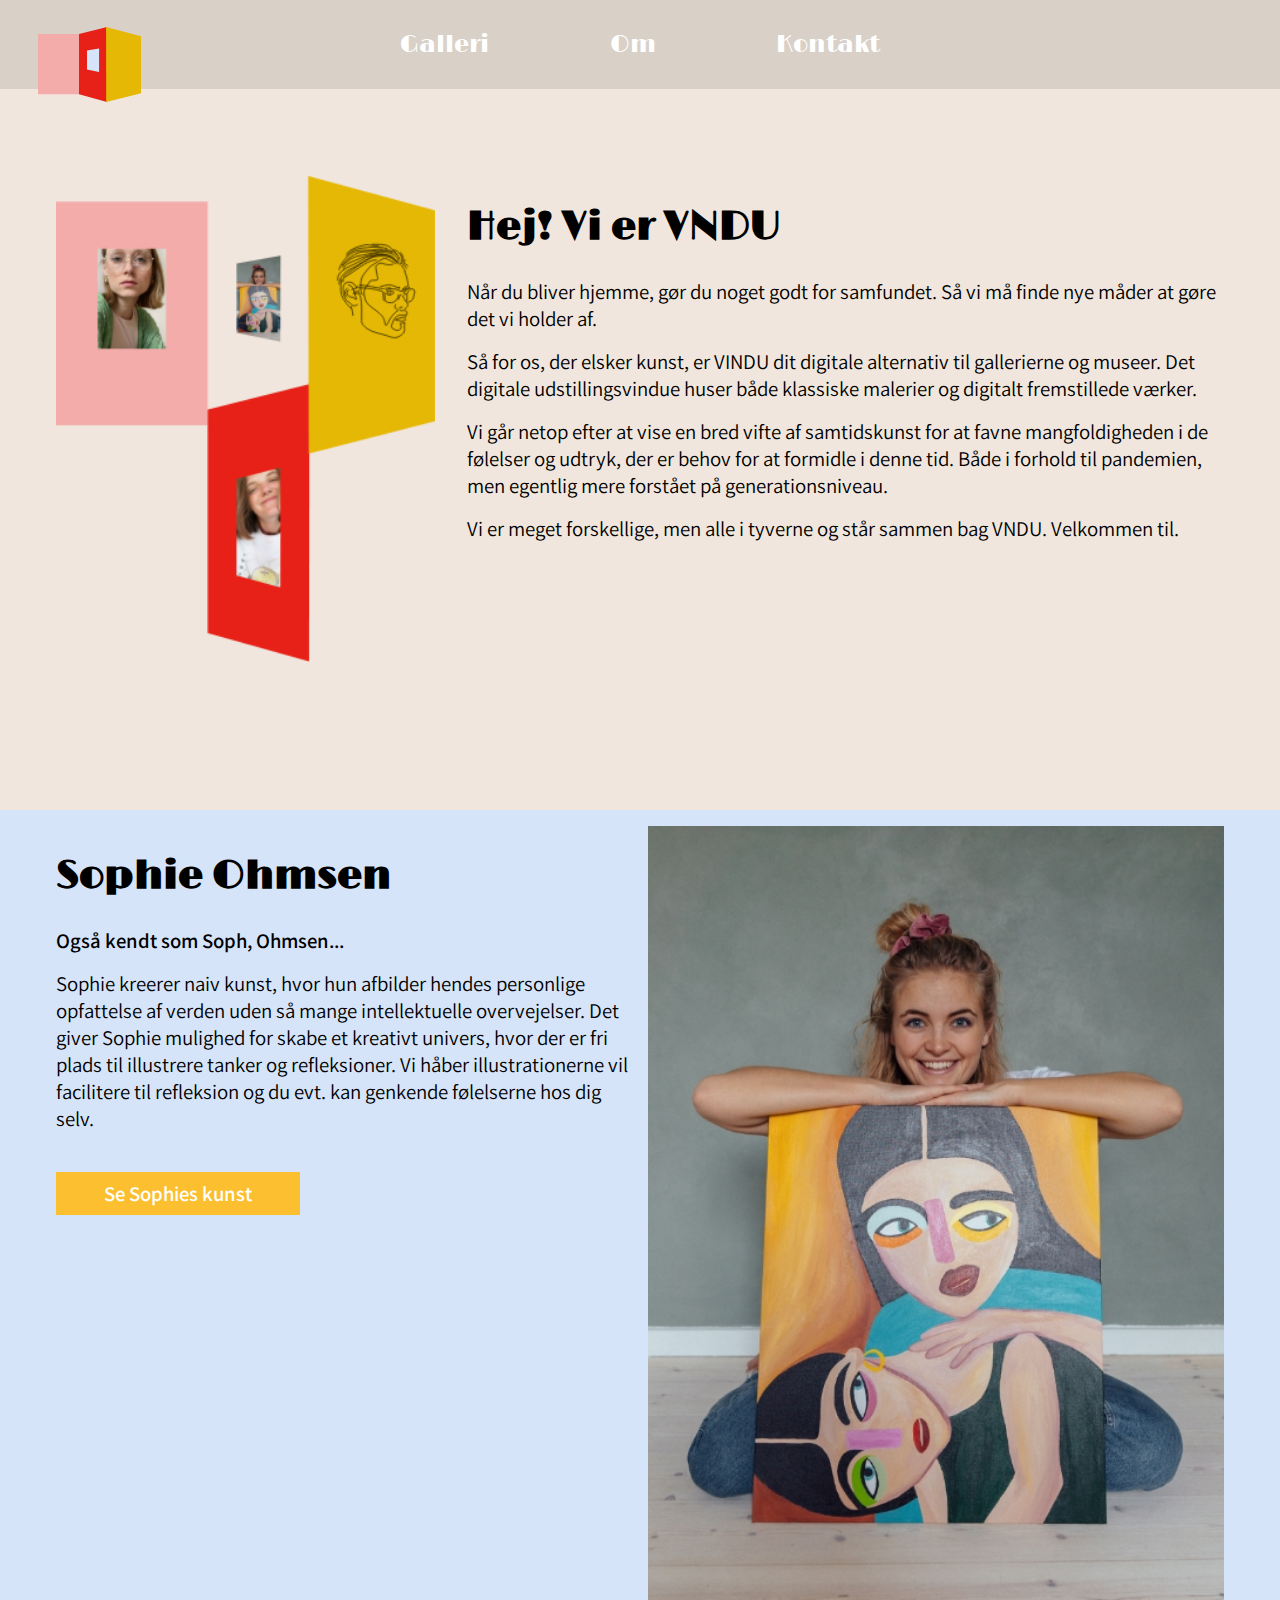
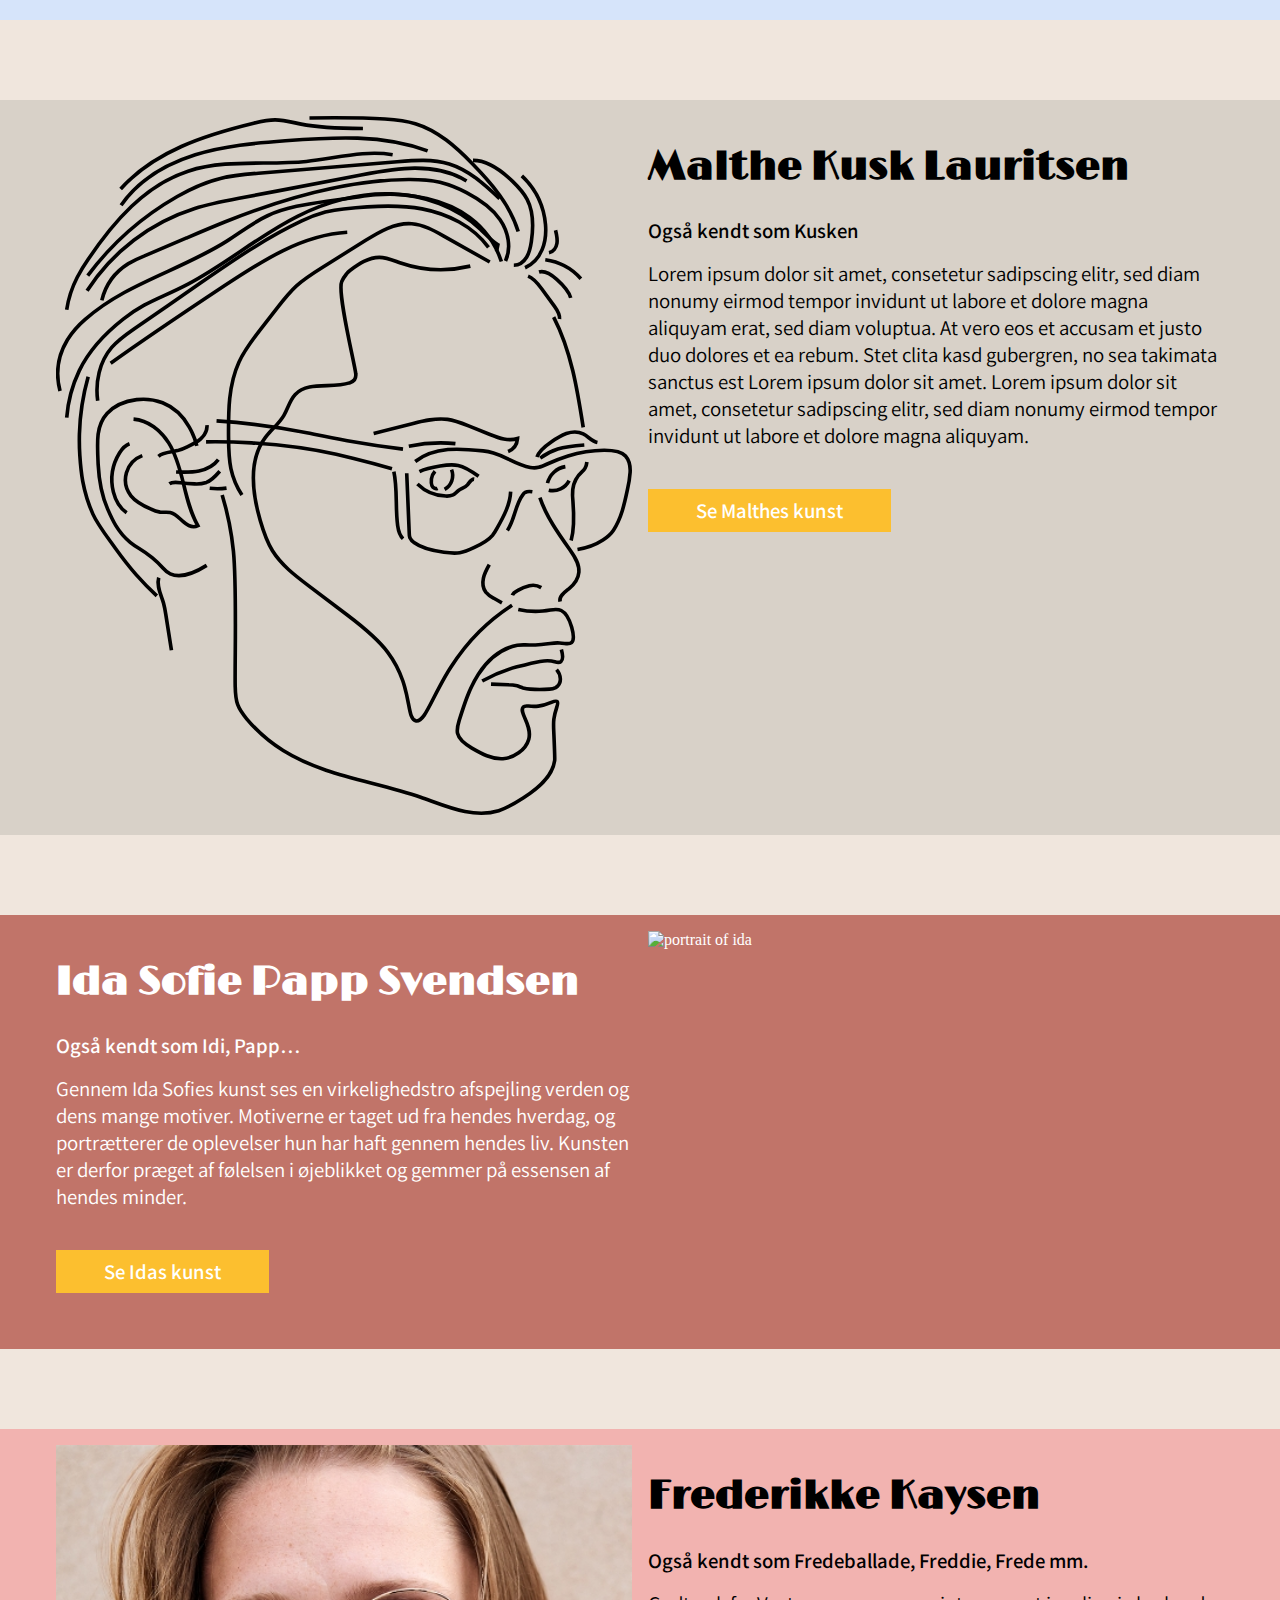
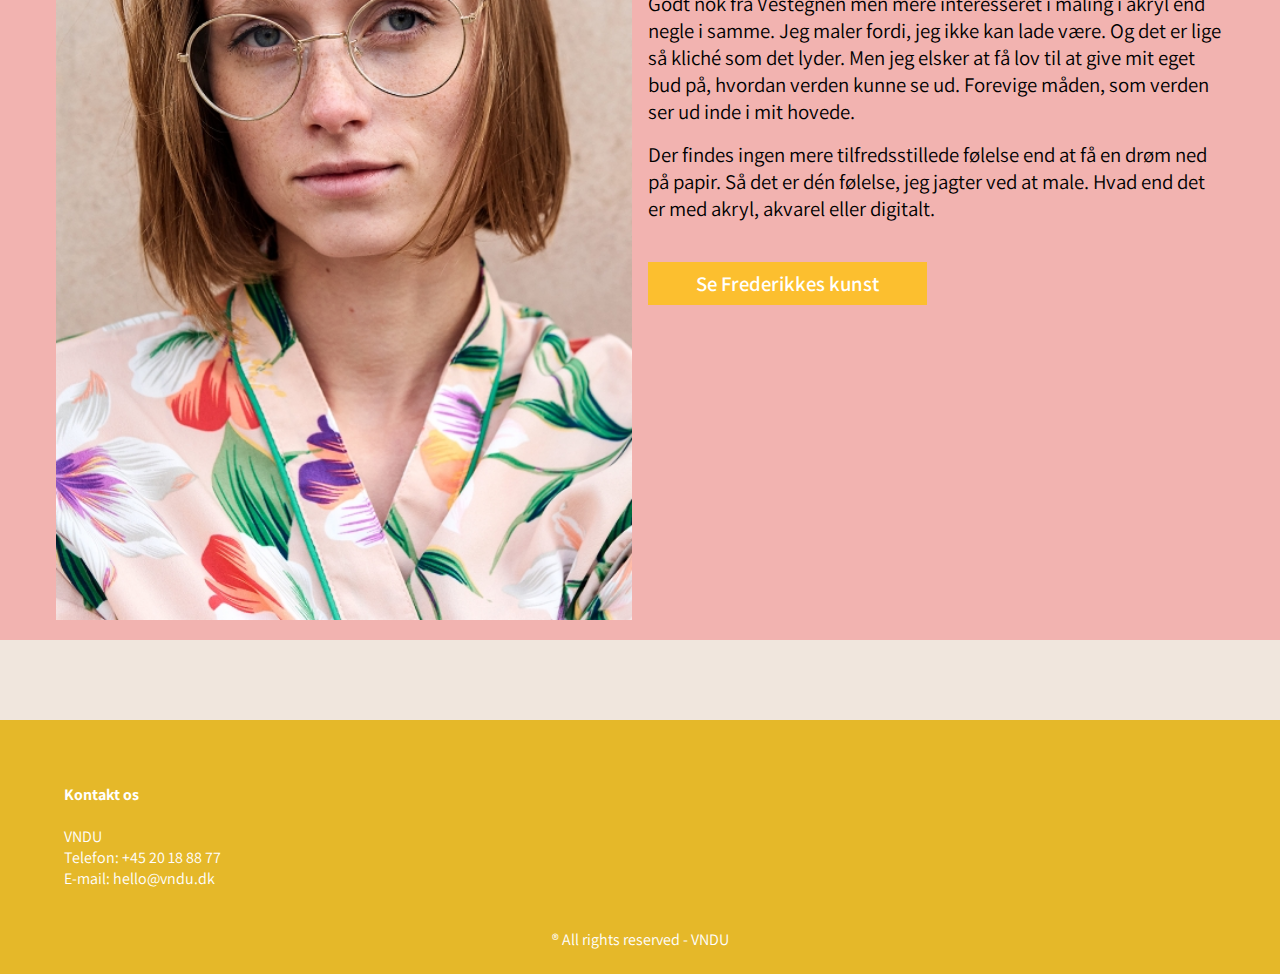
==== about.html @ e9dda55c "artist page" ====
<!DOCTYPE html>
<html lang="da">

<head>
    <meta charset="utf-8">
    <meta name="viewport" content="width=device-width, initial-scale=1.0">
    <title>Om</title>
    <link rel="stylesheet" href="style.css">
    <link rel="preconnect" href="https://fonts.gstatic.com">
    <link href="https://fonts.googleapis.com/css2?family=Assistant:wght@400;600;700;800&family=Limelight&display=swap" rel="stylesheet">
    <link rel="apple-touch-icon" sizes="180x180" href="/favicon/apple-touch-icon.png">
    <link rel="icon" type="image/png" sizes="32x32" href="/favicon/favicon-32x32.png">
    <link rel="icon" type="image/png" sizes="16x16" href="/favicon/favicon-16x16.png">
    <link rel="manifest" href="/favicon/site.webmanifest">
    <script src="https://kit.fontawesome.com/2c784390b6.js" crossorigin="anonymous"></script>
</head>

<body>
    <header>
        <nav id="global">
            <div id="menuknap_wrapper">
                <div id="menuknap">
                    <div class="bar1"></div>
                    <div class="bar2"></div>
                    <div class="bar3"></div>
                </div>
            </div>
            <ul id="oversigt" class="hidden" class="slide">
                <a href="index.html" id="logo_menu"><img src="img/logo.svg" alt="logo"></a>
                <li><a href="gallery.html">Galleri</a></li>
                <li><a href="about.html">Om</a></li>
                <li><a href="contact.html">Kontakt</a></li>
            </ul>
        </nav>
    </header>
    <main>
        <section id="section_about">
            <h1 id="title_small">Hej! Vi er VNDU</h1>
            <div id="about_grid">
                <div><img src="img/about_portraits/about_windows.png" alt="expanded logo"></div>
                <div>
                    <h1 id="title_large">Hej! Vi er VNDU</h1>
                    <p>Når du bliver hjemme, gør du noget godt for samfundet. Så vi må finde nye måder at gøre det vi holder af.</p>
                    <p>Så for os, der elsker kunst, er VINDU dit digitale alternativ til gallerierne og museer. Det digitale udstillingsvindue huser både klassiske malerier og digitalt fremstillede værker.</p>
                    <p>Vi går netop efter at vise en bred vifte af samtidskunst for at favne mangfoldigheden i de følelser og udtryk, der er behov for at formidle i denne tid. Både i forhold til pandemien, men egentlig mere forstået på generationsniveau.</p>
                    <p>Vi er meget forskellige, men alle i tyverne og står sammen bag VNDU. Velkommen til.</p>
                </div>
            </div>
        </section>
        <section id="section_artists">
            <div id="wrapper_blue">
                <section id="section_blue">
                    <div class="name_small">
                        <h1>Sophie Ohmsen</h1>
                        <p>Også kendt som Soph, Ohmsen...</p>
                    </div>
                    <div class="grid_right">
                        <div class="grid_img"><img src="img/about_portraits/portrait_s.jpg" alt="portrait of sophie"></div>
                        <div class="grid_text">
                            <div class="name_large">
                                <h1>Sophie Ohmsen</h1>
                                <p>Også kendt som Soph, Ohmsen...</p>
                            </div>
                            <p>Sophie kreerer naiv kunst, hvor hun afbilder hendes personlige opfattelse af verden uden så mange intellektuelle overvejelser. Det giver Sophie mulighed for skabe et kreativt univers, hvor der er fri plads til illustrere tanker og refleksioner. Vi håber illustrationerne vil facilitere til refleksion og du evt. kan genkende følelserne hos dig selv.</p>
                            <div class="button_artist">
                                <a>Se Sophies kunst</a>
                            </div>
                        </div>
                    </div>
                </section>
            </div>
            <div id="wrapper_beige">
                <section id="section_beige">
                    <div class="name_small">
                        <h1>Malthe Kusk Lauritsen</h1>
                        <p>Også kendt som Kusken</p>
                    </div>
                    <div class="grid_left">
                        <div class="grid_img"><img src="img/about_portraits/portrait_m.svg" alt="portrait of malthe"></div>
                        <div class="grid_text">
                            <div class="name_large">
                                <h1>Malthe Kusk Lauritsen</h1>
                                <p>Også kendt som Kusken</p>
                            </div>
                            <p>Lorem ipsum dolor sit amet, consetetur sadipscing elitr, sed diam nonumy eirmod tempor invidunt ut labore et dolore magna aliquyam erat, sed diam voluptua. At vero eos et accusam et justo duo dolores et ea rebum. Stet clita kasd gubergren, no sea takimata sanctus est Lorem ipsum dolor sit amet. Lorem ipsum dolor sit amet, consetetur sadipscing elitr, sed diam nonumy eirmod tempor invidunt ut labore et dolore magna aliquyam.</p>
                            <div class="button_artist">
                                <a>Se Malthes kunst</a>
                            </div>
                        </div>
                    </div>
                </section>
            </div>
            <div id="wrapper_red">
                <section id="section_red">
                    <div class="name_small">
                        <h1>Ida Sofie Papp Svendsen</h1>
                        <p>Også kendt som Idi, Papp…</p>
                    </div>
                    <div class="grid_right">
                        <div class="grid_img"><img src="img/about_portraits/portrait_i.jpg" alt="portrait of ida"></div>
                        <div class="grid_text">
                            <div class="name_large">
                                <h1>Ida Sofie Papp Svendsen</h1>
                                <p>Også kendt som Idi, Papp…</p>
                            </div>
                            <p>Gennem Ida Sofies kunst ses en virkelighedstro afspejling verden og dens mange motiver. Motiverne er taget ud fra hendes hverdag, og portrætterer de oplevelser hun har haft gennem hendes liv. Kunsten er derfor præget af følelsen i øjeblikket og gemmer på essensen af hendes minder.</p>
                            <div class="button_artist">
                                <a>Se Idas kunst</a>
                            </div>
                        </div>
                    </div>
                </section>
            </div>
            <div id="wrapper_pink">
                <section id="section_pink">
                    <div class="name_small">
                        <h1>Frederikke Kaysen</h1>
                        <p>Også kendt som Fredeballade, Freddie, Frede mm.</p>
                    </div>
                    <div class="grid_left">
                        <div class="grid_img"><img src="img/about_portraits/portrait_f.jpg" alt="portrait of frederikke"></div>
                        <div class="grid_text">
                            <div class="name_large">
                                <h1>Frederikke Kaysen</h1>
                                <p>Også kendt som Fredeballade, Freddie, Frede mm.</p>
                            </div>
                            <p>Godt nok fra Vestegnen men mere interesseret i maling i akryl end negle i samme. Jeg maler fordi, jeg ikke kan lade være. Og det er lige så kliché som det lyder. Men jeg elsker at få lov til at give mit eget bud på, hvordan verden kunne se ud. Forevige måden, som verden ser ud inde i mit hovede.</p>
                            <p>Der findes ingen mere tilfredsstillede følelse end at få en drøm ned på papir. Så det er dén følelse, jeg jagter ved at male. Hvad end det er med akryl, akvarel eller digitalt.
                            </p>
                            <div class="button_artist">
                                <a>Se Frederikkes kunst</a>
                            </div>
                        </div>
                    </div>
                </section>
            </div>
        </section>
    </main>
    <footer>
        <div class="footer_top">
            <div class="left">
                <h4>Kontakt os</h4>
                <p>VNDU</p>
                <p>Telefon: <a class="kontaktlink" href="tel:20188877" target="_blank">+45 20 18 88 77</a></p>
                <p>E-mail: <a class="kontaktlink" href="mailto:hello@vndu.dk" target="_blank">hello@vndu.dk</a></p>
            </div>
            <div class="right">
                <i class="fab fa-instagram"></i>
                <i class="fab fa-linkedin-in"></i>
                <i class="fab fa-facebook-square"></i>
            </div>
        </div>
        <div class="footer_bottom">
            <p>® All rights reserved - VNDU</p>
        </div>
    </footer>
    <script src="scripts/about.js"></script>
    <script src="scripts/burger.js"></script>
</body>

</html>
---- style.css ----
* {
    box-sizing: border-box;
}

img {
    width: 100%;
}

.container article {
    cursor: pointer;
}

section {
    max-width: 1200px;
    margin: 5rem auto;
    padding: 1rem;
}

body {
    background-color: #F0E6DD;
    margin: 0;
}

/*------------------header------------------*/

/*menu fane og dens design på mobiludgaven global*/

header {
    background-color: #D9D0C8;
    height: 80px;
}


.hidden {
    opacity: 0;
    z-index: -10;

}

#menuknap_wrapper {
    display: flex;
    justify-content: space-between;
    padding: 2vh 2vh;
}


#menuknap {
    display: inline-block;
    cursor: pointer;
}


#oversigt {
    list-style-type: none;
    display: block;
    padding: 20px 0px;
    margin: 0px;
    position: absolute;
    background-color: #D9D0C8;
    width: 100%;
    z-index: 1;
}


.slide {
    animation-name: slide_kf;
    animation-duration: 1s;
    animation-iteration-count: 1;
    animation-fill-mode: both;
    animation-direction: alternate;
}

@keyframes slide_kf {
    0% {
        transform: translateX(-60vw);
    }

    100% {
        transform: translateX(0vw);
    }
}



li a {
    border: none;
    text-decoration: none;
    display: inline-block;
    transition-duration: 0.4s;
    cursor: pointer;
    background-color: #D9D0C8;
    color: white;
    font-family: 'Limelight', sans-serif;
    font-size: 1.5rem;
    border: none;
    margin: 20px;
}



li a:hover {
    color: #8d0019;
}


#logo_menu {
    display: inline-block;
    position: absolute;
    width: 20%;
    left: 40%;
    top: -13%;

}


/* ------- burgermenu icon hvordan den går over i x -----------*/
.bar1,
.bar2,
.bar3 {
    width: 34px;
    height: 5px;
    background-color: #f5faff;
    margin: 6px 20px;
    transition: 0.4s;
}

.change .bar1 {
    -webkit-transform: rotate(-45deg) translate(-9px, 6px);
    transform: rotate(-45deg) translate(-9px, 6px);
}

.change .bar2 {
    opacity: 0;
}

.change .bar3 {
    -webkit-transform: rotate(45deg) translate(-8px, -8px);
    transform: rotate(45deg) translate(-8px, -8px);
}


@media (min-width:650px) {
    /*------------brugermanu og nav global------------*/

    #global {
        display: flex;
        position: fixed;
        flex-direction: row;
        justify-content: center;
        padding: 0px 0px;
        width: 100vw;
        z-index: 1
    }

    #menuknap_wrapper {
        padding: 0vh 0vh;
    }

    #menuknap {
        display: none;
    }

    #oversigt.hidden {
        opacity: 1;
        z-index: 10;
    }

    #oversigt li {
        display: inline-block;
        margin-bottom: 0;
        margin-top: 0px;
        margin: 0% 3%;
    }

    li a {
        margin: 10px 20px;
    }

    #oversigt {
        position: relative;
        text-align: center;
    }


    #logo_menu {
        width: 8%;
        left: 3%;
        top: 30%;
    }
}

/*------------------footer------------------*/

footer {
    background-color: #E5B829;
    color: white;
    padding: 1.5rem;
    margin-top: 4rem;
}

footer h4 {
    font-family: 'Assistant';
    font-weight: 700;
    margin-top: 0;
}

footer p {
    font-family: 'Assistant';
    margin: 0;
}

footer i {
    cursor: pointer;
}

footer .left {
    margin-bottom: 2.5rem;

}

footer .right {
    font-size: 2.5rem;
    margin-bottom: 2.5rem;
    text-align: center;
}

.footer_bottom {
    text-align: center;
}

footer .fab {
    margin: 1rem;
    align-self: center;
}

footer a {
    text-decoration: none;
    color: white;
    position: relative;

}

footer a.kontaktlink::before {
    content: "";
    position: absolute;
    width: 100%;
    height: 1px;
    bottom: 0;
    left: 0;
    background-color: #8d0019;
    visibility: hidden;
    transform: scaleX(0);
    transition: all 0.3s ease-in-out 0s;
}

footer a.kontaktlink:hover::before {
    visibility: visible;
    transform: scaleX(1);
}

footer a.kontaktlink:hover {
    color: #8d0019;
}


footer a.kontaktlink:active {
    color: #8d0019;
}

footer a.kontaktlink:hover {
    color: #8d0019;
}

@media (min-width:650px) {
    .footer_top {
        display: flex;
        flex-direction: row;
        justify-content: space-between;
        padding: 2.5rem;
    }

    footer .left,
    footer .right {
        margin-bottom: 0;
    }

    footer .right {
        display: flex;
    }
}


/*------------------landing------------------*/

#landing {
    width: 100%;
    height: 100vh;
}

#landing_content {
    position: absolute;
    width: 80%;
    top: 50%;
    left: 50%;
    transform: translate(-50%, -50%);
}

#landing_text {
    text-align: center;
}

#landing_text_bottom {
    line-height: 1rem;
}

.landing_letter {
    display: inline-block;
    font-family: 'Limelight', sans-serif;
    font-size: 10rem;
}

#landing_v {
    color: #F3ACA9;
}

#landing_n {
    color: #E72118;
}

#landing_d {
    color: #8BAAEC;
}

#landing_u {
    color: #E5B806;
}

.fa-chevron-down {
    position: absolute;
    bottom: 1rem;
    left: 50%;
    transform: translateX(-50%);
    font-size: 3rem;
    color: #DB0916;
}

@media (min-width:650px) {

    #landing_text_top,
    #landing_text_bottom {
        display: inline-block;
        line-height: normal;
    }

    #landing_text {
        place-self: center center;
    }
}

@media (min-width:950px) {

    #landing_grid {
        display: grid;
        grid-template-columns: 1fr 1fr;
    }
}

/*------------------welcome------------------*/

#section_welcome {
    margin-bottom: 7rem;
}

/*------------------examples------------------*/

.container {
    overflow: auto;
    white-space: nowrap;
}

article {
    display: inline-flex;
    flex-direction: column;
    max-width: 17rem;
    margin: 0.5rem;
}

#section_examples h1,
#section_other h1 {
    font-family: 'Limelight', sans-serif;
}

article h2 {
    font-family: 'Assistant', sans-serif;
    color: #E5B829;
    margin: 0;
}

article h3 {
    font-family: 'Assistant', sans-serif;
    font-style: italic;
    font-weight: 300;
    color: #707070;
    margin: 0.5rem 0;
}

article p {
    font-family: 'Assistant', sans-serif;
    margin-top: 0.5rem;
    color: #707070;
    white-space: normal;
}

article img {
    margin: 0;
    object-fit: cover;
    height: 25rem;
}

article button {
    font-family: 'Assistant', sans-serif;
    font-size: 1.5rem;
    font-weight: 600;
    background: #FCBF2F;
    color: white;
    padding: 1rem;
    text-align: center;
    border: 2px solid #FCBF2F;
    width: 100%;
    margin-top: 1rem;
    cursor: pointer;
}

article .top {
    margin-bottom: 0;
}

article .bottom {
    display: flex;
    flex-direction: column;
    justify-content: space-between;
    background-color: white;
    padding: 1.3rem;
    margin-top: 0;
    height: 17rem;
}

#gallery_button {
    display: grid;
    margin: 3rem auto;
    max-width: 25rem;
    cursor: pointer;
    text-decoration: none;
}

#gallery_button p {
    font-family: 'Limelight', sans-serif;
    font-size: 2rem;
    font-weight: 600;
    text-decoration: none;
    color: white;
}

#gallery_button p,
#gallery_button img {
    grid-area: 1/1;
    place-self: center center;
}

@media (min-width: 650px) {

    #section_examples h1,
    #section_other h1 {
        font-size: 2.5rem;
    }

    .container {
        overflow: auto;
        white-space: normal;
        display: grid;
        grid-template-columns: repeat(2, 1fr);
    }

    article {
        display: inline-flex;
        flex-direction: column;
        max-width: none;
        margin: 0.5rem;
    }

    article:nth-last-child(1) {
        grid-column: span 2;
    }
}

@media (min-width: 950px) {
    .container {
        overflow: auto;
        white-space: normal;
        display: grid;
        grid-template-columns: repeat(3, 1fr);
    }

    article {
        display: inline-flex;
        flex-direction: column;
        max-width: none;
        margin: 0.5rem;
    }

    article:nth-last-child(1) {
        grid-column: span 1;
    }
}

/*------------------artwork------------------*/

#section_artwork .right {
    background-color: white;
    padding: 1.3rem;
    margin-top: 0;
}

#section_artwork h2 {
    font-family: 'Assistant', sans-serif;
    color: #E5B829;
    margin: 0;
}

#section_artwork h3 {
    font-family: 'Assistant', sans-serif;
    font-style: italic;
    font-weight: 300;
    color: #707070;
    margin: 0.5rem 0;
}

#section_artwork h4 {
    font-family: 'Assistant', sans-serif;
    font-weight: 600;
    color: black;
}

#section_artwork p {
    font-family: 'Assistant', sans-serif;
    margin-top: 3rem;
    color: #707070;
    white-space: normal;
}


@media (min-width:650px) {

    #section_artwork {
        display: grid;
        grid-template-columns: repeat(2, 1fr);
        grid-gap: 1rem;
    }

    #section_artwork .right {
        height: 100%;
        padding: 2rem;
    }

    #section_artwork h2 {
        font-family: 'Assistant', sans-serif;
        color: #E5B829;
        margin: 0;
        font-size: 3rem;
    }

    #section_artwork h3 {
        font-family: 'Assistant', sans-serif;
        font-style: italic;
        font-weight: 300;
        color: #707070;
        margin: 0.5rem 0;
        font-size: 1.7rem;
    }

    #section_artwork h4 {
        font-family: 'Assistant', sans-serif;
        font-weight: 600;
        color: black;
        font-size: 1.5rem;
    }

    #section_artwork p {
        font-family: 'Assistant', sans-serif;
        margin-top: 3rem;
        color: #707070;
        white-space: normal;
        font-size: 1.3rem;
    }

    #section_artwork img {
        height: 100%;
        object-fit: cover;
    }
}

/*------------------gallery------------------*/

#gallery_splash {
    width: 100%;
    height: 40vh;
    background-image: url(img/splash_gallery.svg);
    background-size: cover;
    background-position: 50%;
}

#section_gallery h1 {
    font-family: 'Limelight', sans-serif;
}

#section_gallery .container {
    overflow: auto;
    white-space: normal;
}

#section_gallery article {
    max-width: none;
}

#section_gallery article img {
    height: auto;
}

#section_gallery nav {
    text-align: center;
}

#section_gallery nav button {
    font-family: 'Assistant', sans-serif;
    font-size: 1.5rem;
    font-weight: 600;
    background: #FCBF2F;
    color: white;
    padding: 1rem;
    text-align: center;
    border: 2px solid #FCBF2F;
    cursor: pointer;
    margin: 1rem;
}

#section_gallery nav button:hover {
    background: #F3ACA9 !important;
    border-color: #F3ACA9 !important;

}

.selected {
    background: #F3ACA9 !important;
    border-color: #F3ACA9 !important;
}

@media (min-width:650px) {
    #section_gallery .container {
        display: grid;
        grid-template-columns: repeat(2, 1fr)
    }

    #section_gallery article img {
        height: 25rem;
    }

    #section_gallery h1 {
        font-size: 2.5rem;
    }

    article:nth-last-child(1) {
        grid-column: span 1;
    }
}

@media (min-width: 950px) {
    #section_gallery .container {
        display: grid;
        grid-template-columns: repeat(3, 1fr);
    }
}

/*------------------contact------------------*/

.none {
    display: none;
}

#wrapper_form {
    margin: 0 auto;
    background-color: #F3ACA9;
}

#section_form h1 {
    font-family: 'Limelight', sans-serif;
    color: white;
}

#section_form input,
#section_form textarea {
    font-family: 'Assistant', sans-serif;
    font-size: 1.3rem;
    background-color: #FFDDDD;
    width: 100%;
    margin: 0.5rem 0;
    padding: 0.5rem;
    border: 2px solid white;
    color: #3E3D3D;
}

#section_form textarea {
    height: 10rem;
    resize: none;
}

#form_button {
    display: grid;
    margin: 3rem auto;
    max-width: 15rem;
    cursor: pointer;
    text-decoration: none;
}

#form_button p {
    font-family: 'Limelight', sans-serif;
    font-size: 2rem;
    font-weight: 600;
    text-decoration: none;
    color: white;
}

#form_button p,
#form_button img {
    grid-area: 1/1;
    place-self: center center;
}

#section_info h1 {
    font-family: 'Limelight', sans-serif;
}

#info_cols {
    display: grid;
    grid-template-columns: 1fr 3fr;
    padding: 1rem;
}

#info_cols .col_left {
    font-weight: 600;
}

#info_cols p {
    font-family: 'Assistant', sans-serif;
    color: #707070;
    font-size: 1.3rem;
}

@media (min-width: 650px) {

    #section_form h1,
    #section_info h1 {
        font-size: 2.5rem;
    }
}

@media (min-width: 950px) {
    #section_mouth img:nth-child(1) {
        display: none;
    }

    #section_mouth img:nth-child(2) {
        display: block;
    }
}

/*------------------about------------------*/

#section_about h1,
#section_artists h1 {
    font-family: 'Limelight', sans-serif;
}

#section_about p,
#section_artists p {
    font-family: 'Assistant', sans-serif;
    margin: 1rem 0;
}

.name_small p,
.name_large p {
    font-weight: 600;
}

#title_large {
    display: none;
}

#about_grid div:nth-child(1) {
    margin-bottom: 3rem;
}

#section_artists {
    max-width: none;
    padding: 0;
}

.name_large {
    display: none;
}

.button_artist {
    cursor: pointer;
}

.grid_text div:last-child {
    text-align: center;
    margin: 3rem auto;
}

.grid_text a {
    font-family: 'Assistant';
    font-size: 1.3rem;
    font-weight: 600;
    color: white;
    background-color: #FCBF2F;
    padding: 0.5rem 3rem;
}

.grid_right,
.grid_left {
    grid-gap: 1rem;
    grid-auto-flow: column;
}

.grid_right .grid_text {
    grid-column: 1;
}

.grid_right .grid_img {
    grid-column: 2;
}

#wrapper_blue {
    margin: 0 auto;
    background-color: #D6E4FA;
}

#wrapper_beige {
    margin: 0 auto;
    background-color: #D8D1C8;
}

#wrapper_red {
    margin: 0 auto;
    background-color: #C17469;
    color: white;
}

#wrapper_pink {
    margin: 0 auto;
    background-color: #F2B3B0;
}

@media (min-width:650px) {
    #about_grid {
        display: grid;
        grid-template-columns: 9fr 11fr;
        grid-gap: 2rem;
    }

    #section_about h1,
    #section_artists h1 {
        font-size: 2.5rem;
    }

    #section_about p,
    #section_artists p {
        font-size: 1.3rem;
    }

    .name_small {
        display: none;
    }

    .name_large {
        display: block;
    }

    .grid_right {
        display: grid;
        grid-template-columns: 1fr 1fr;
    }

    .grid_left {
        display: grid;
        grid-template-columns: 1fr 1fr;
    }

    .grid_text div:last-child {
        text-align: left;
    }
}

@media (min-width: 950px) {
    #about_grid {
        grid-template-columns: 1fr 2fr;
    }

    #title_small {
        display: none;
    }

    #title_large {
        display: block;
    }
}
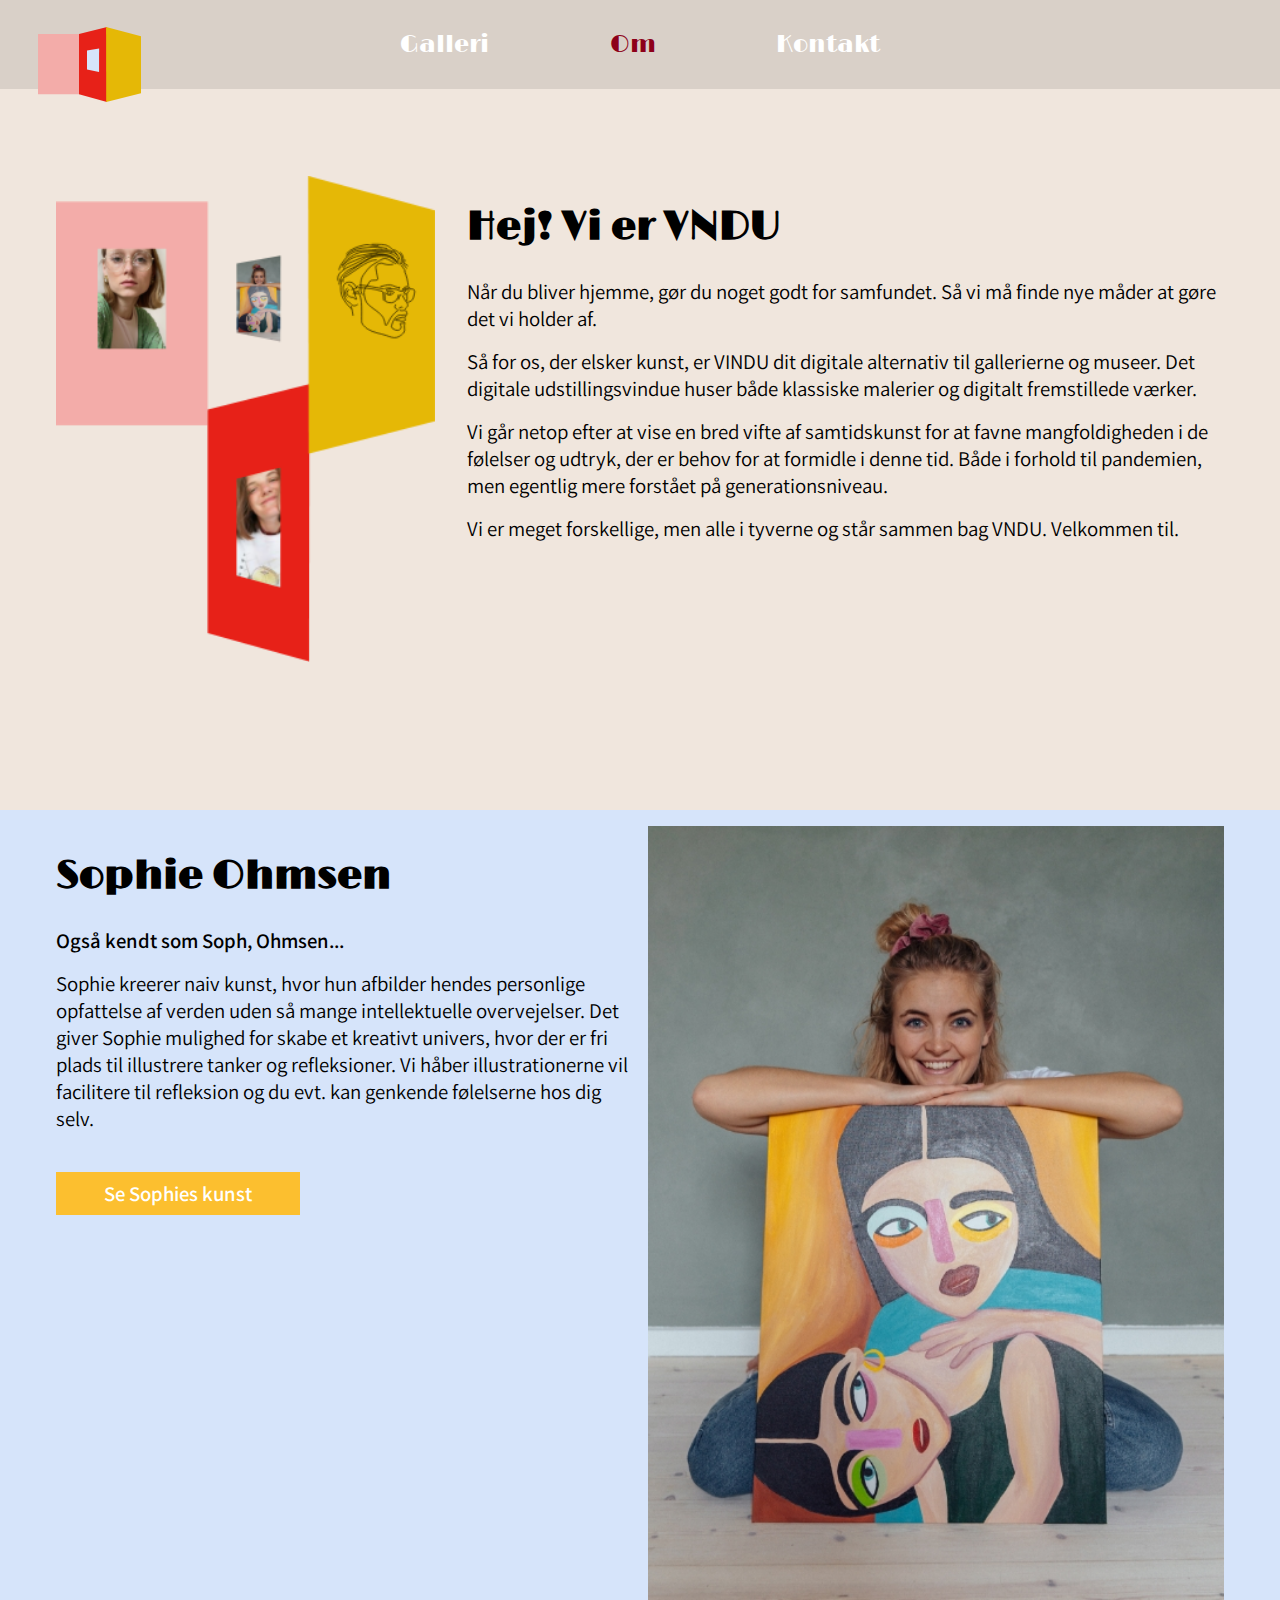
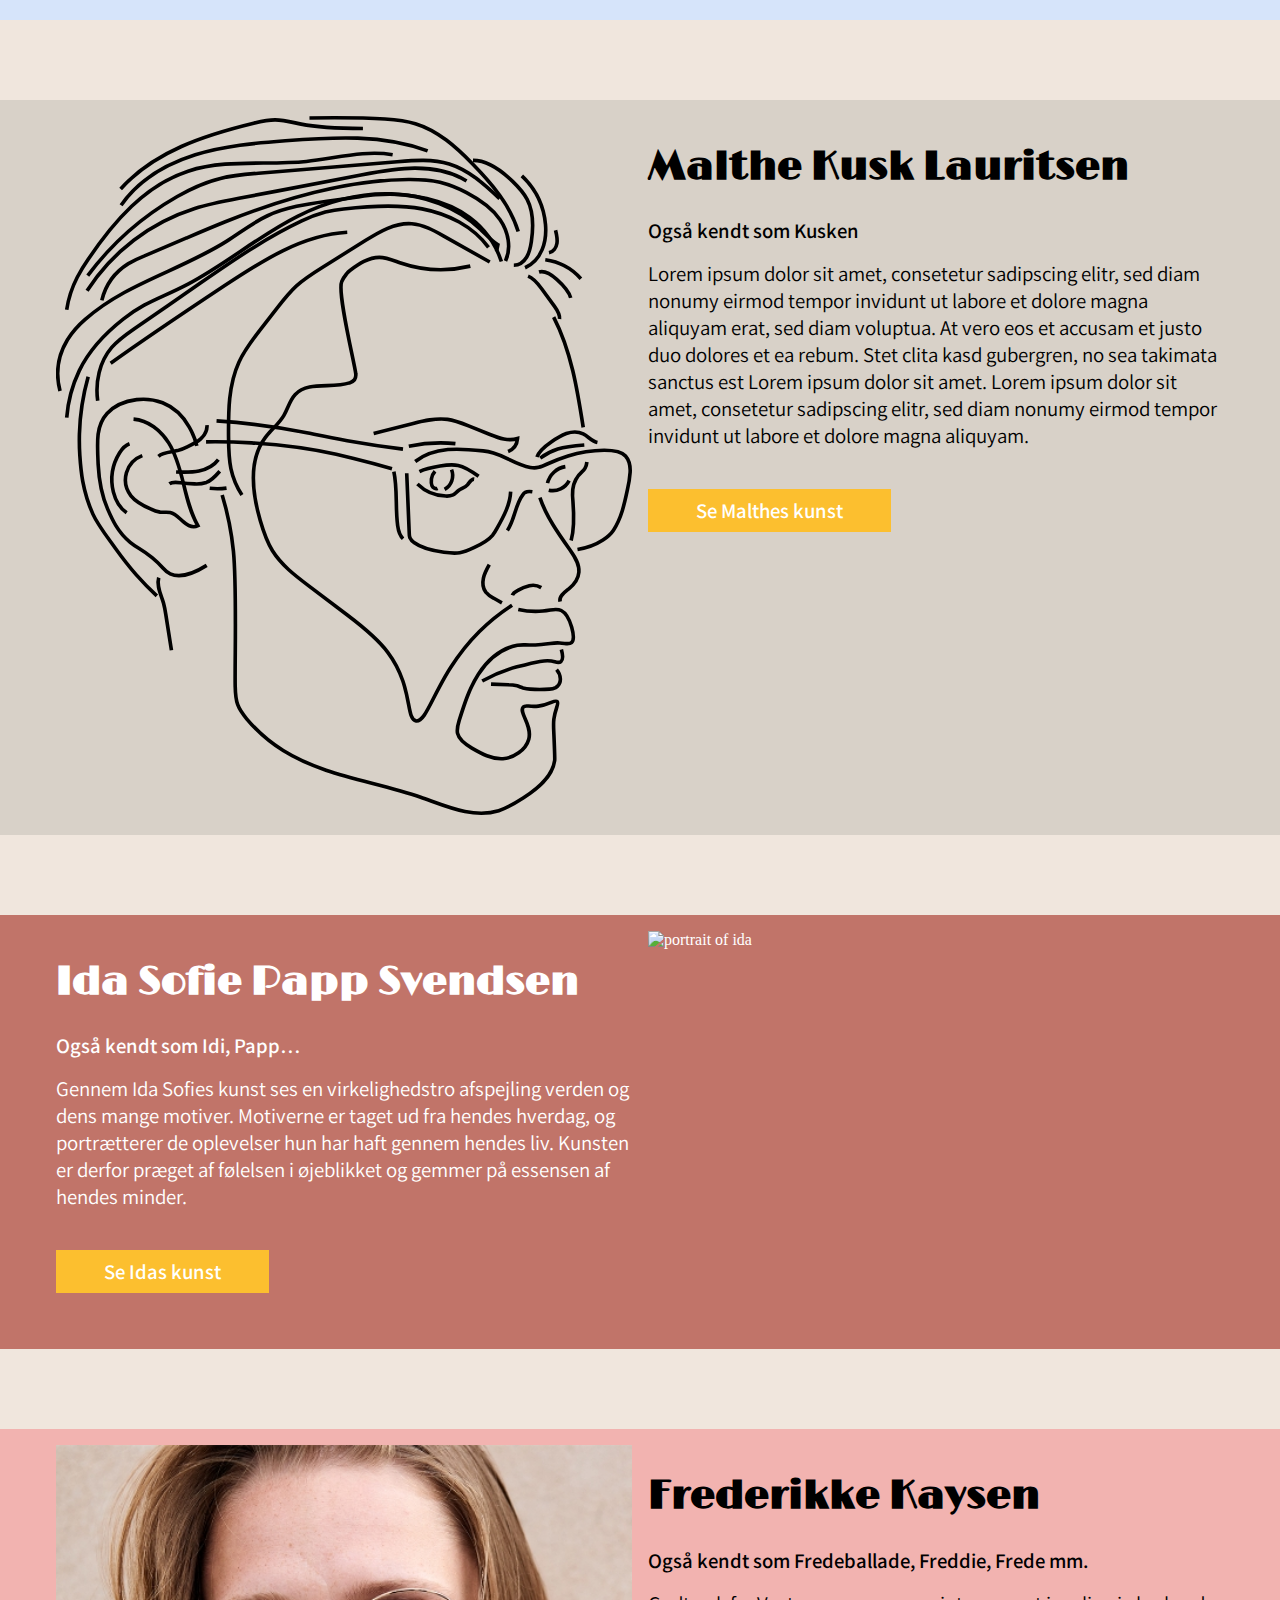
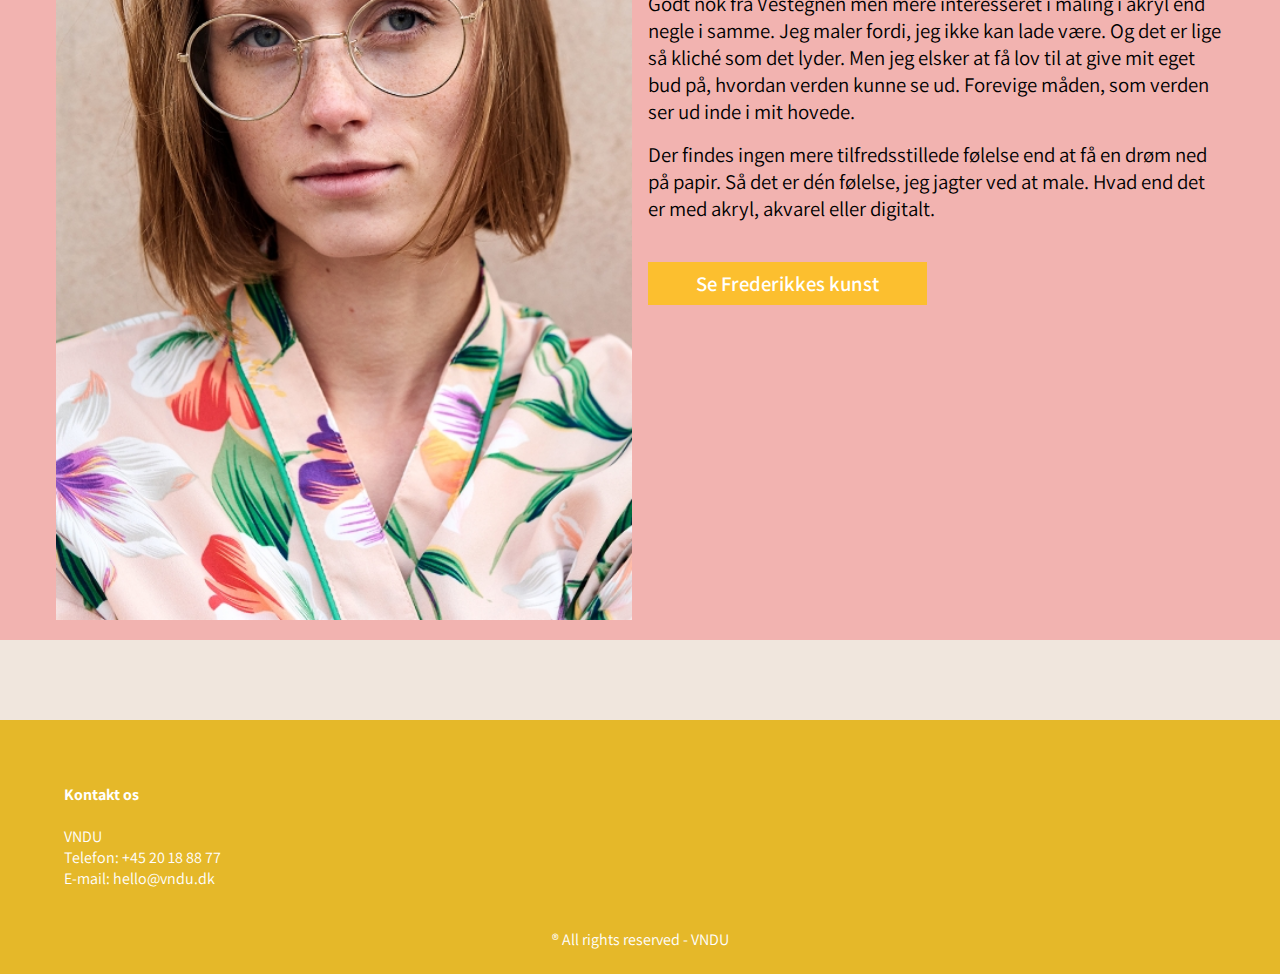
==== commit ff285e1c: "Merge remote-tracking branch 'origin/master'" ====
--- a/about.html
+++ b/about.html
@@ -28,7 +28,7 @@
             <ul id="oversigt" class="hidden" class="slide">
                 <a href="index.html" id="logo_menu"><img src="img/logo.svg" alt="logo"></a>
                 <li><a href="gallery.html">Galleri</a></li>
-                <li><a href="about.html">Om</a></li>
+                <li><a href="about.html" class="current">Om</a></li>
                 <li><a href="contact.html">Kontakt</a></li>
             </ul>
         </nav>
--- a/style.css
+++ b/style.css
@@ -344,6 +344,69 @@
     color: #DB0916;
 }
 
+html {
+    scroll-behavior: smooth;
+}
+
+#landing h2 {
+    font-family: 'Assistant', sans-serif;
+    color: #E5B829;
+    font-weight: 100;
+    margin: 1rem 0 0 0;
+}
+
+
+.fa-chevron-down {
+    text-decoration: none;
+    margin-top: 12px;
+}
+
+#gallery_button:hover,
+#form_button:hover {
+    animation: screenshot_scale 0.2s infinite;
+    animation-timing-function: linear;
+    animation-iteration-count: 1;
+    animation-fill-mode: both;
+}
+
+@keyframes screenshot_scale {
+    0% {
+        transform: scale(1);
+    }
+
+    100% {
+        transform: scale(1.03);
+    }
+}
+
+@media (min-width:650px) {
+    #landing h2 {
+        margin: -2rem 0 0 0;
+        font-size: 2rem;
+    }
+}
+
+@media (min-width: 950px) {
+    #landing_text_bottom {
+        line-height: 2rem;
+    }
+
+    #landing h2 {
+        margin: 0 0 0 0;
+        font-size: 2rem;
+    }
+
+    #section_welcome {
+        max-width: 900px;
+    }
+}
+
+@media (min-width: 1200px) {
+    #landing h2 {
+        margin: -2rem 0 0 0;
+    }
+}
+
 @media (min-width:650px) {
 
     #landing_text_top,
@@ -368,7 +431,7 @@
 /*------------------welcome------------------*/
 
 #section_welcome {
-    margin-bottom: 7rem;
+    padding: 7rem 0;
 }
 
 /*------------------examples------------------*/
@@ -508,12 +571,70 @@
         margin: 0.5rem;
     }
 
-    article:nth-last-child(1) {
-        grid-column: span 1;
+    #section_other article:nth-last-child(1),
+    #section_examples article:nth-last-child(1) {
+        display: none;
     }
 }
 
 /*------------------artwork------------------*/
+
+#section_artwork {
+    width: 80%;
+    margin-bottom: 0;
+    margin-top: 8rem;
+}
+
+#section_other {
+    width: 80%;
+}
+
+.read_more:hover {
+    background: #F3ACA9 !important;
+    border-color: #F3ACA9 !important;
+    animation: screenshot_scale 0.2s infinite;
+    animation-timing-function: linear;
+    animation-iteration-count: 1;
+    animation-fill-mode: both;
+}
+
+
+@keyframes screenshot_scale {
+    0% {
+        transform: scale(1);
+    }
+
+    100% {
+        transform: scale(1.03);
+    }
+}
+
+.tilbage_knap {
+    font-family: 'Assistant', sans-serif;
+    font-size: 1.5rem;
+    font-weight: 600;
+    background: #FCBF2F;
+    color: white;
+    padding: 1rem;
+    text-align: center;
+    border: 2px solid #FCBF2F;
+    margin-top: 1rem;
+    cursor: pointer;
+    text-decoration: none;
+}
+
+.tilbage_knap:hover {
+    background: #F3ACA9 !important;
+    border-color: #F3ACA9 !important;
+    animation: screenshot_scale 0.2s infinite;
+    animation-timing-function: linear;
+    animation-iteration-count: 1;
+    animation-fill-mode: both;
+}
+
+#section_artwork div:nth-child(3) {
+    margin-top: 3rem;
+}
 
 #section_artwork .right {
     background-color: white;
@@ -755,6 +876,111 @@
     font-size: 1.3rem;
 }
 
+/*    menuen */
+#oversigt {
+    padding: 65px 0px;
+}
+
+.current {
+    color: #8d0019;
+}
+
+
+#logo_menu {
+    display: inline-block;
+    position: absolute;
+    width: 23%;
+    left: 40%;
+    top: 4%;
+    z-index: 20;
+}
+
+@media (min-width:650px) {
+    #oversigt {
+        padding: 20px 0px;
+    }
+
+
+    #logo_menu {
+        width: 8%;
+        left: 3%;
+        top: 30%;
+    }
+
+}
+
+
+
+/*    contact*/
+
+
+
+#section_info a {
+    text-decoration: none;
+    color: #707070;
+    position: relative;
+
+}
+
+#section_info a.kontaktlink::before {
+    content: "";
+    position: absolute;
+    width: 100%;
+    height: 1px;
+    bottom: 0;
+    left: 0;
+    background-color: #8d0019;
+    visibility: hidden;
+    transform: scaleX(0);
+    transition: all 0.3s ease-in-out 0s;
+}
+
+#section_info a.kontaktlink:hover::before {
+    visibility: visible;
+    transform: scaleX(1);
+}
+
+#section_info a.kontaktlink:hover {
+    color: #8d0019;
+}
+
+
+#section_info a.kontaktlink:active {
+    color: #8d0019;
+}
+
+#section_info a.kontaktlink:hover {
+    color: #8d0019;
+}
+
+
+
+
+#section_mouth h1 {
+    font-family: 'Limelight', sans-serif;
+    margin-top: 0;
+
+}
+
+@media (min-width: 650px) {
+
+    #section_form h1,
+    #section_info h1,
+    #section_mouth h1 {
+        font-size: 2.5rem;
+    }
+}
+
+@media (min-width: 950px) {
+    #section_mouth img:nth-child(2) {
+        display: none;
+    }
+
+    #section_mouth img:nth-child(3) {
+        display: block;
+    }
+}
+
 @media (min-width: 650px) {
 
     #section_form h1,
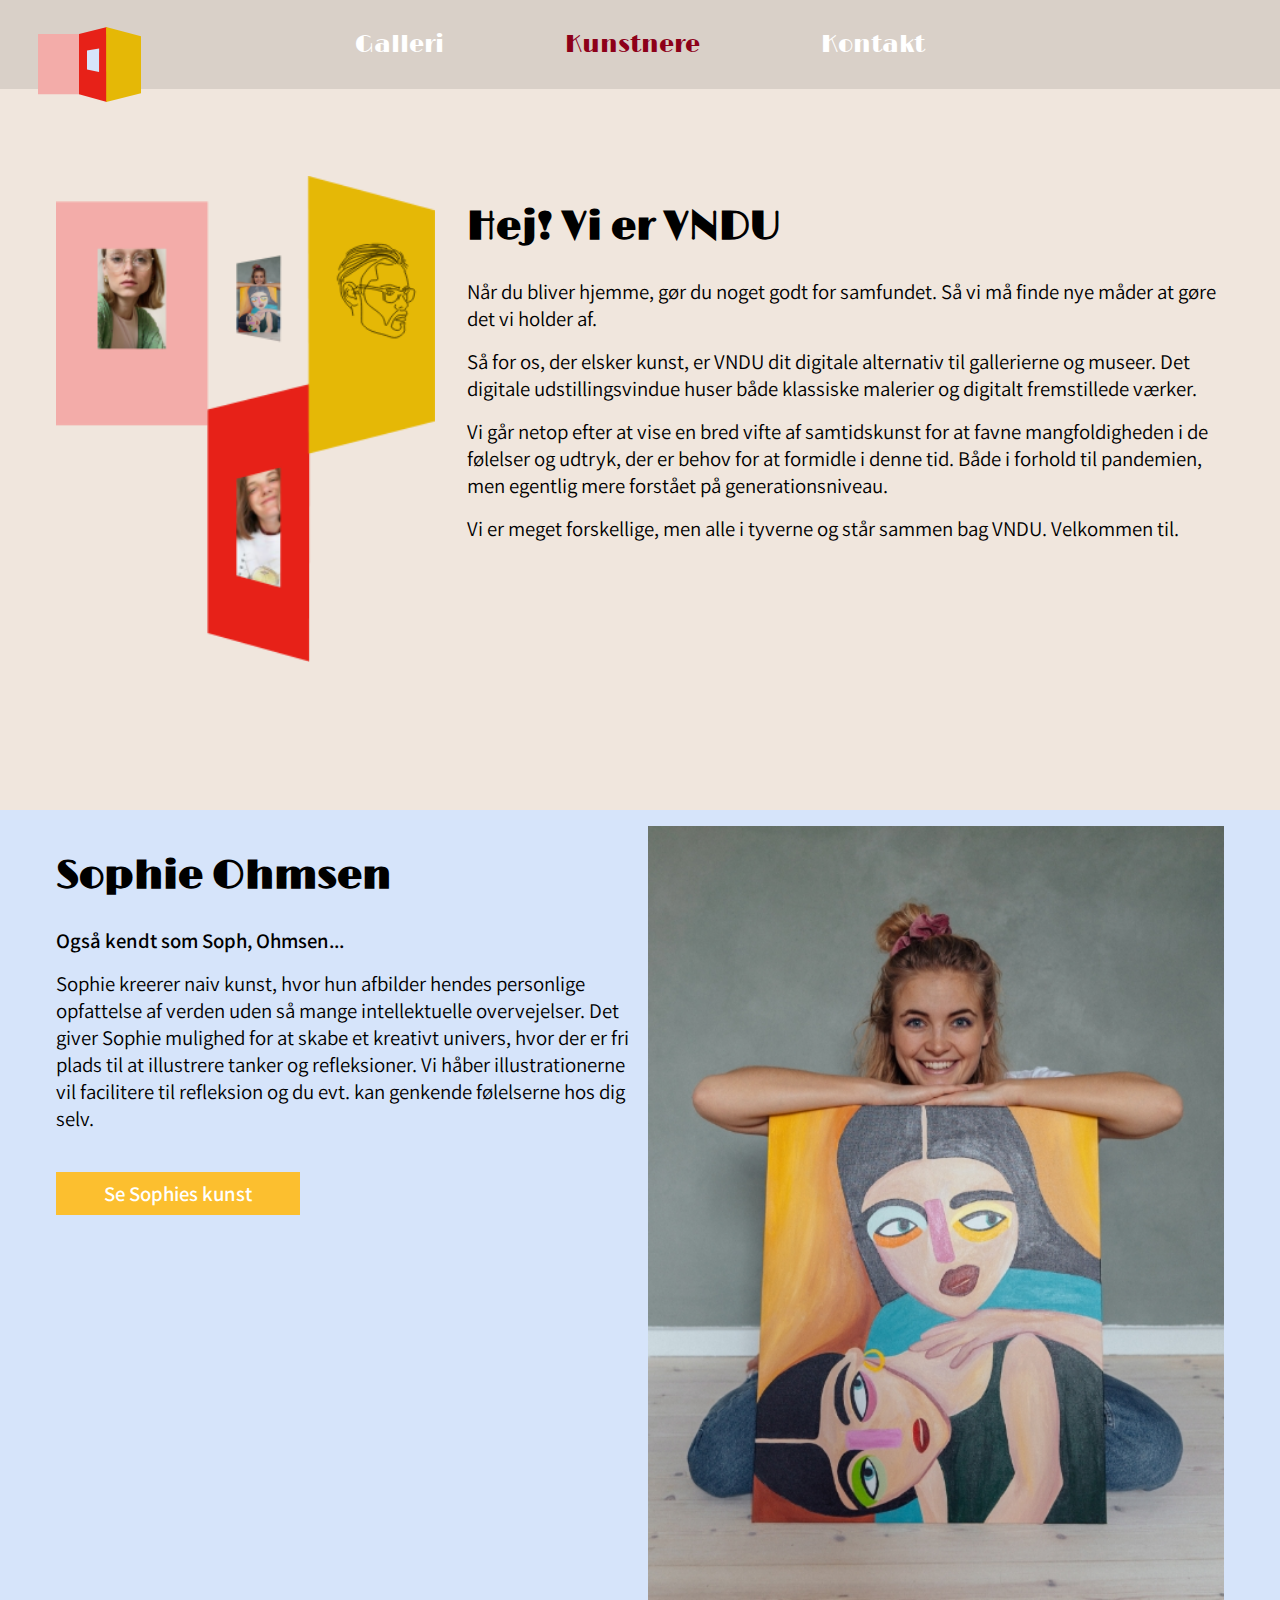
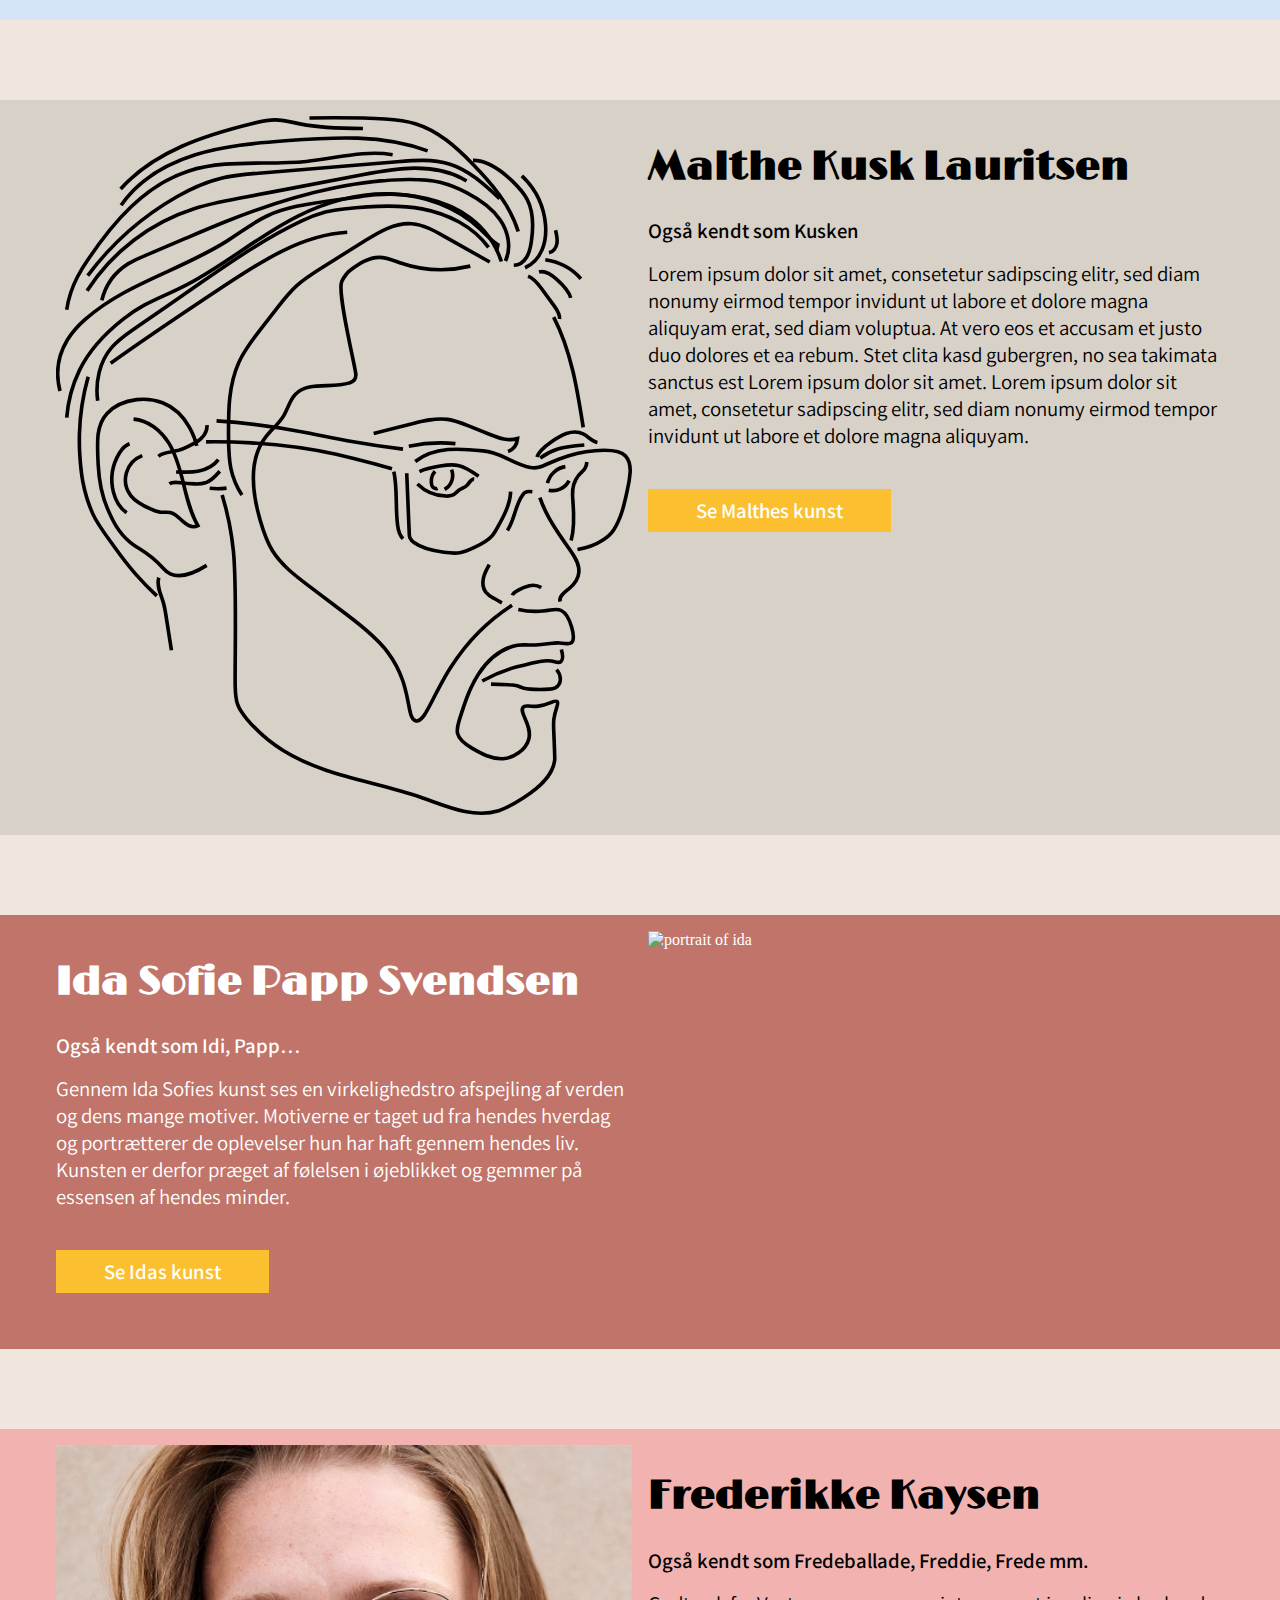
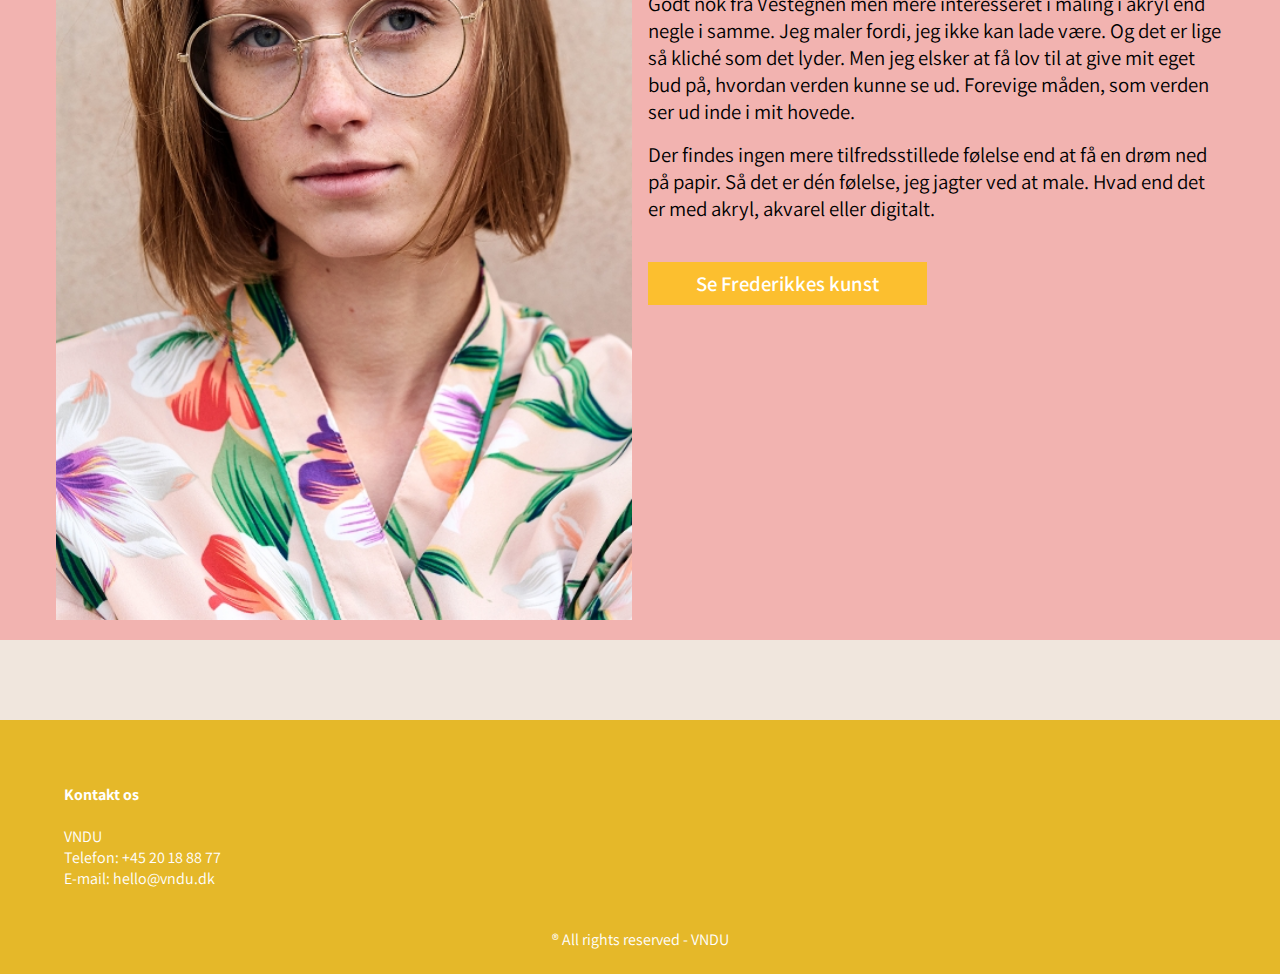
==== commit 4af18afd: "tekst" ====
--- a/about.html
+++ b/about.html
@@ -4,7 +4,7 @@
 <head>
     <meta charset="utf-8">
     <meta name="viewport" content="width=device-width, initial-scale=1.0">
-    <title>Om</title>
+    <title>Kunstnere</title>
     <link rel="stylesheet" href="style.css">
     <link rel="preconnect" href="https://fonts.gstatic.com">
     <link href="https://fonts.googleapis.com/css2?family=Assistant:wght@400;600;700;800&family=Limelight&display=swap" rel="stylesheet">
@@ -24,11 +24,11 @@
                     <div class="bar2"></div>
                     <div class="bar3"></div>
                 </div>
+                <a href="index.html" id="logo_menu"><img src="img/logo.svg" alt="logo"></a>
             </div>
             <ul id="oversigt" class="hidden" class="slide">
-                <a href="index.html" id="logo_menu"><img src="img/logo.svg" alt="logo"></a>
                 <li><a href="gallery.html">Galleri</a></li>
-                <li><a href="about.html" class="current">Om</a></li>
+                <li><a href="about.html" class="current">Kunstnere</a></li>
                 <li><a href="contact.html">Kontakt</a></li>
             </ul>
         </nav>
@@ -41,7 +41,7 @@
                 <div>
                     <h1 id="title_large">Hej! Vi er VNDU</h1>
                     <p>Når du bliver hjemme, gør du noget godt for samfundet. Så vi må finde nye måder at gøre det vi holder af.</p>
-                    <p>Så for os, der elsker kunst, er VINDU dit digitale alternativ til gallerierne og museer. Det digitale udstillingsvindue huser både klassiske malerier og digitalt fremstillede værker.</p>
+                    <p>Så for os, der elsker kunst, er VNDU dit digitale alternativ til gallerierne og museer. Det digitale udstillingsvindue huser både klassiske malerier og digitalt fremstillede værker.</p>
                     <p>Vi går netop efter at vise en bred vifte af samtidskunst for at favne mangfoldigheden i de følelser og udtryk, der er behov for at formidle i denne tid. Både i forhold til pandemien, men egentlig mere forstået på generationsniveau.</p>
                     <p>Vi er meget forskellige, men alle i tyverne og står sammen bag VNDU. Velkommen til.</p>
                 </div>
@@ -61,7 +61,7 @@
                                 <h1>Sophie Ohmsen</h1>
                                 <p>Også kendt som Soph, Ohmsen...</p>
                             </div>
-                            <p>Sophie kreerer naiv kunst, hvor hun afbilder hendes personlige opfattelse af verden uden så mange intellektuelle overvejelser. Det giver Sophie mulighed for skabe et kreativt univers, hvor der er fri plads til illustrere tanker og refleksioner. Vi håber illustrationerne vil facilitere til refleksion og du evt. kan genkende følelserne hos dig selv.</p>
+                            <p>Sophie kreerer naiv kunst, hvor hun afbilder hendes personlige opfattelse af verden uden så mange intellektuelle overvejelser. Det giver Sophie mulighed for at skabe et kreativt univers, hvor der er fri plads til at illustrere tanker og refleksioner. Vi håber illustrationerne vil facilitere til refleksion og du evt. kan genkende følelserne hos dig selv.</p>
                             <div class="button_artist">
                                 <a>Se Sophies kunst</a>
                             </div>
@@ -103,7 +103,7 @@
                                 <h1>Ida Sofie Papp Svendsen</h1>
                                 <p>Også kendt som Idi, Papp…</p>
                             </div>
-                            <p>Gennem Ida Sofies kunst ses en virkelighedstro afspejling verden og dens mange motiver. Motiverne er taget ud fra hendes hverdag, og portrætterer de oplevelser hun har haft gennem hendes liv. Kunsten er derfor præget af følelsen i øjeblikket og gemmer på essensen af hendes minder.</p>
+                            <p>Gennem Ida Sofies kunst ses en virkelighedstro afspejling af verden og dens mange motiver. Motiverne er taget ud fra hendes hverdag og portrætterer de oplevelser hun har haft gennem hendes liv. Kunsten er derfor præget af følelsen i øjeblikket og gemmer på essensen af hendes minder.</p>
                             <div class="button_artist">
                                 <a>Se Idas kunst</a>
                             </div>
--- a/style.css
+++ b/style.css
@@ -396,9 +396,7 @@
         font-size: 2rem;
     }
 
-    #section_welcome {
-        max-width: 900px;
-    }
+    #section_welcome {}
 }
 
 @media (min-width: 1200px) {
@@ -421,17 +419,17 @@
 }
 
 @media (min-width:950px) {
-
     #landing_grid {
         display: grid;
-        grid-template-columns: 1fr 1fr;
+        grid-template-columns: 10fr 25fr;
     }
 }
 
 /*------------------welcome------------------*/
 
 #section_welcome {
-    padding: 7rem 0;
+    height: 43vw;
+    margin: 0;
 }
 
 /*------------------examples------------------*/
@@ -840,6 +838,8 @@
     max-width: 15rem;
     cursor: pointer;
     text-decoration: none;
+    border: none;
+    background-color: transparent;
 }
 
 #form_button p {
@@ -906,7 +906,6 @@
         left: 3%;
         top: 30%;
     }
-
 }
 
 
@@ -981,24 +980,6 @@
     }
 }
 
-@media (min-width: 650px) {
-
-    #section_form h1,
-    #section_info h1 {
-        font-size: 2.5rem;
-    }
-}
-
-@media (min-width: 950px) {
-    #section_mouth img:nth-child(1) {
-        display: none;
-    }
-
-    #section_mouth img:nth-child(2) {
-        display: block;
-    }
-}
-
 /*------------------about------------------*/
 
 #section_about h1,
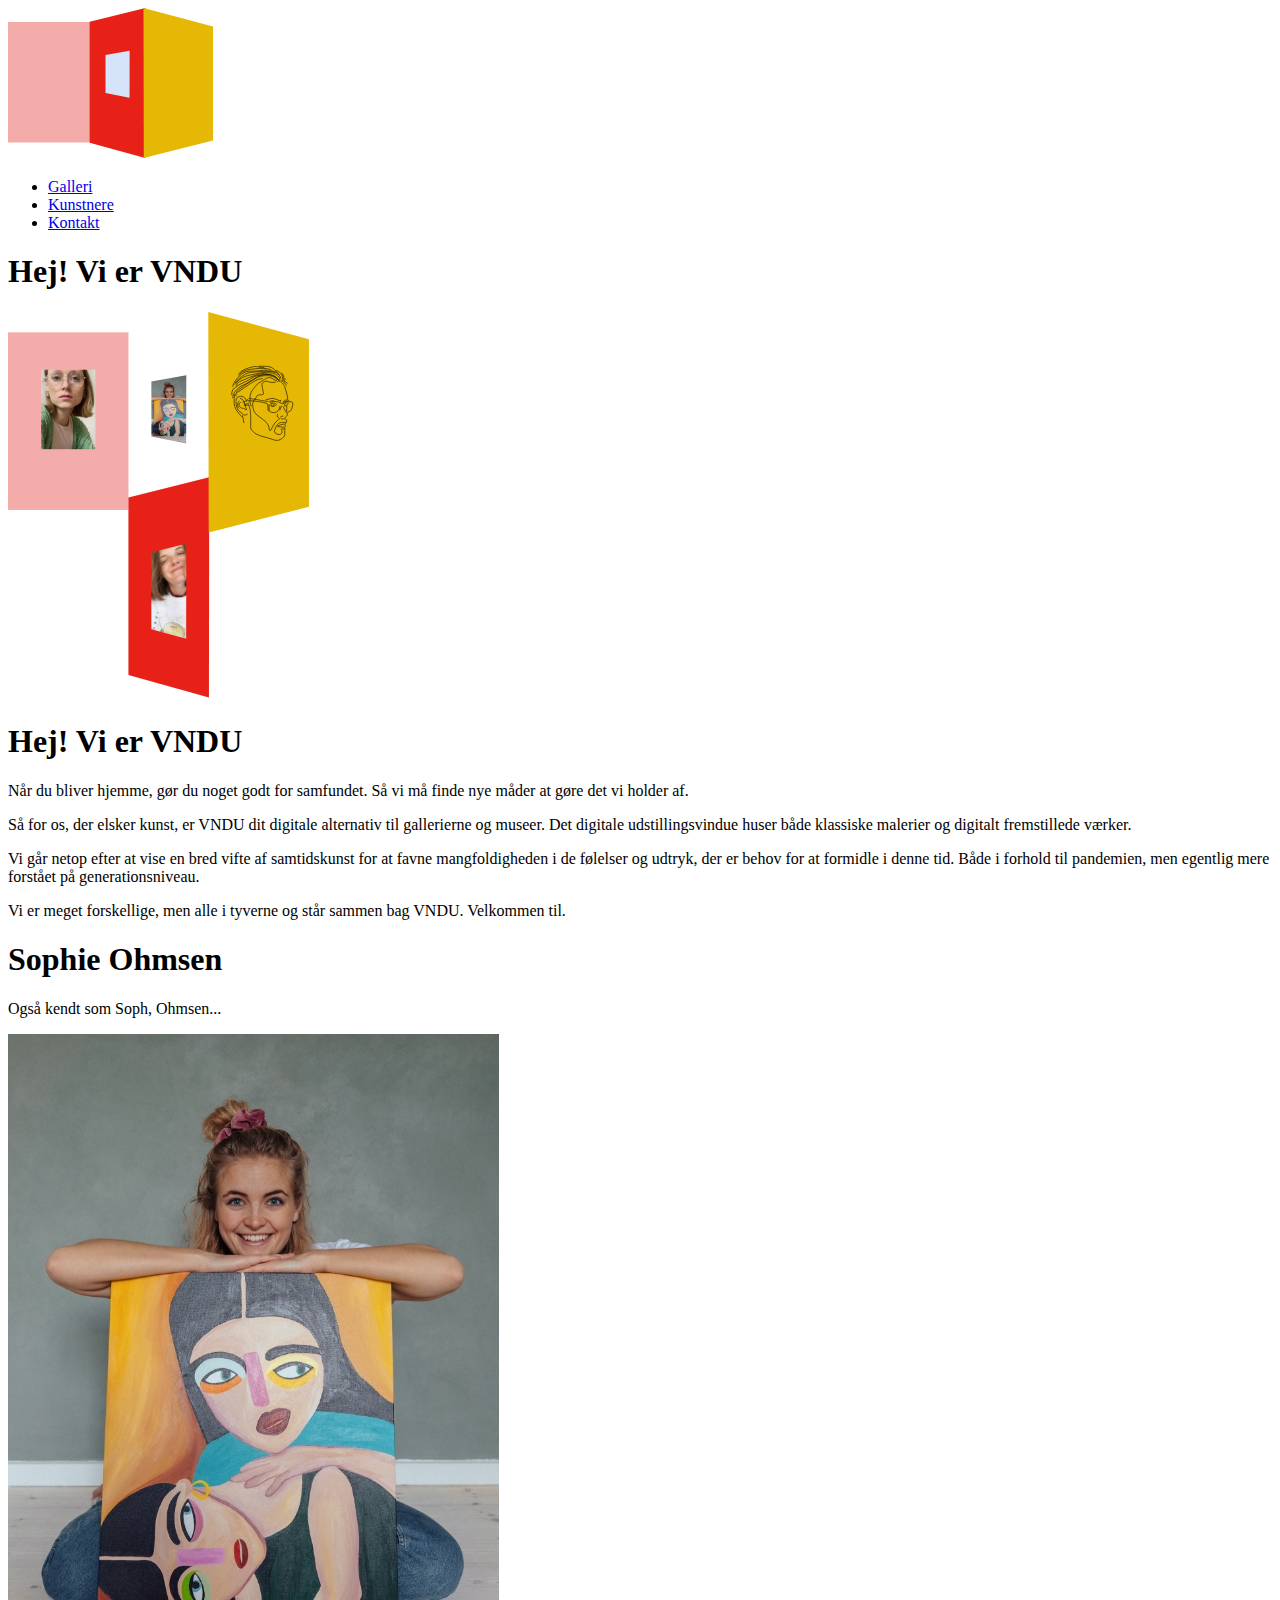
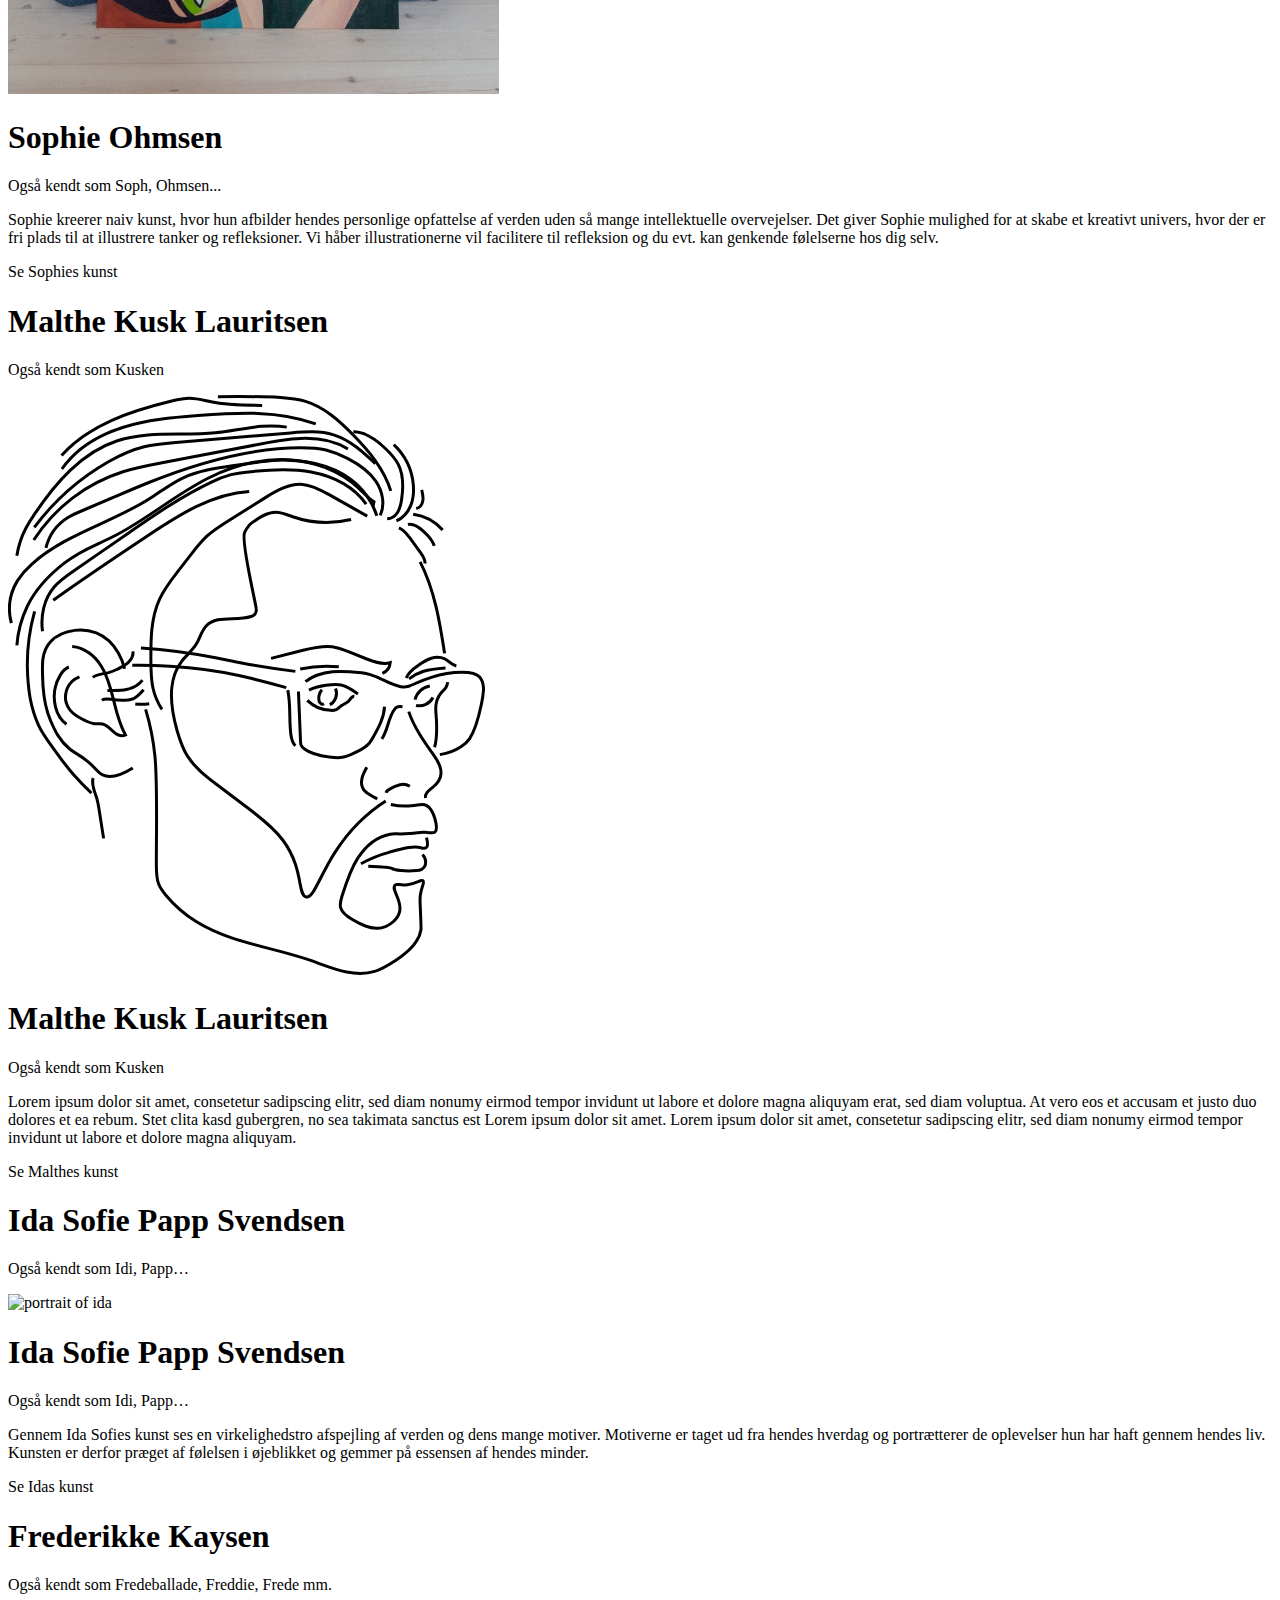
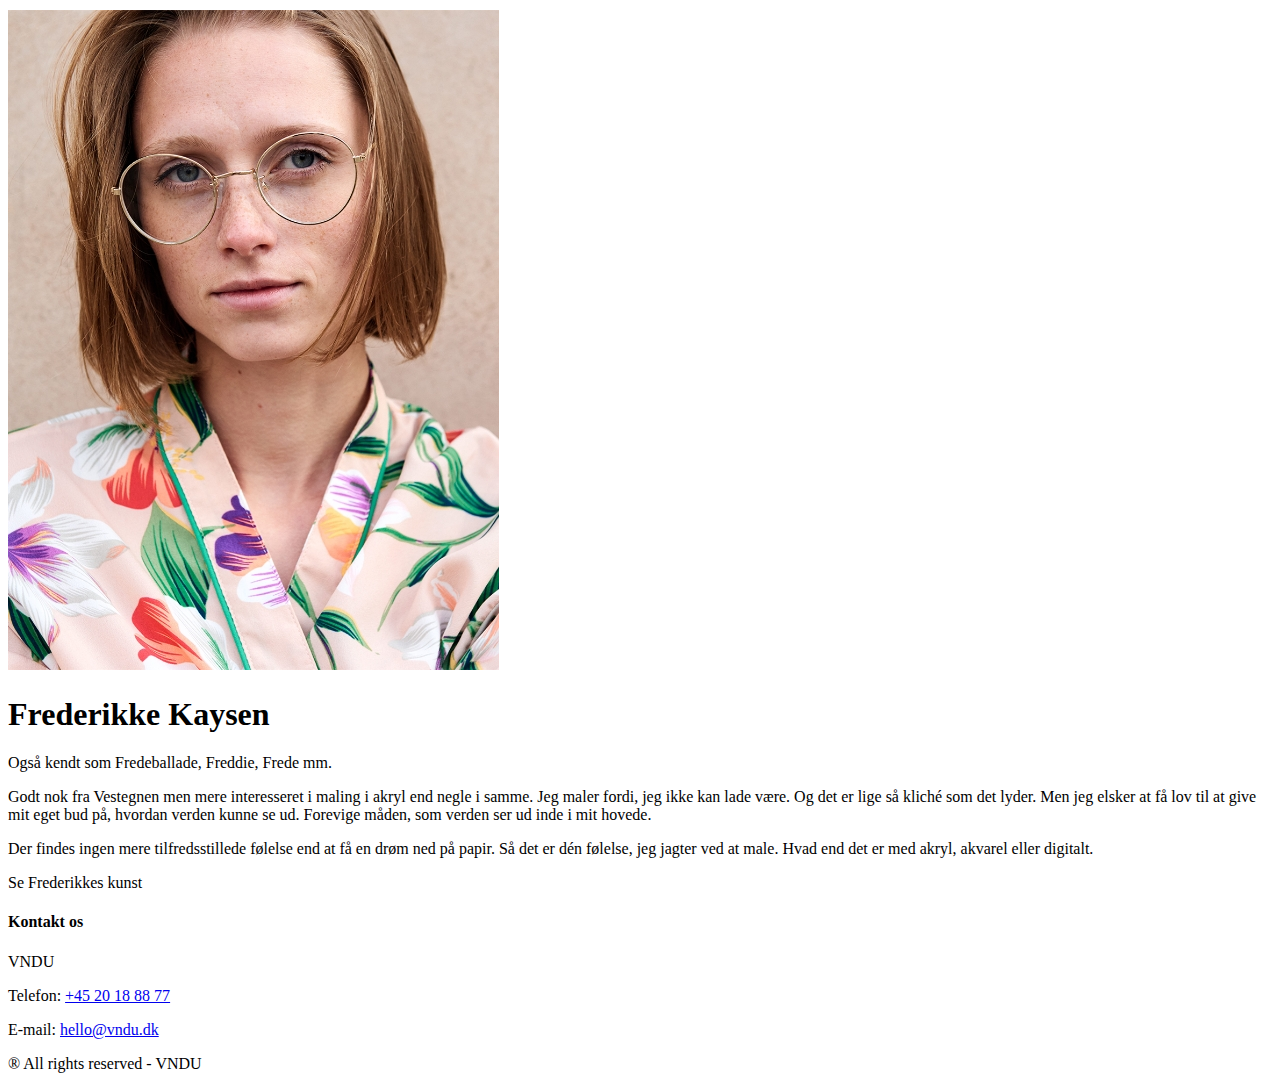
==== commit 9a115008: "kommentarer til html" ====
--- a/about.html
+++ b/about.html
@@ -5,7 +5,8 @@
     <meta charset="utf-8">
     <meta name="viewport" content="width=device-width, initial-scale=1.0">
     <title>Kunstnere</title>
-    <link rel="stylesheet" href="style.css">
+    <link rel="stylesheet" href="styles/mutual.css">
+    <link rel="stylesheet" href="styles/about.css">
     <link rel="preconnect" href="https://fonts.gstatic.com">
     <link href="https://fonts.googleapis.com/css2?family=Assistant:wght@400;600;700;800&family=Limelight&display=swap" rel="stylesheet">
     <link rel="apple-touch-icon" sizes="180x180" href="/favicon/apple-touch-icon.png">
@@ -35,10 +36,12 @@
     </header>
     <main>
         <section id="section_about">
+            <!--Den viste titel på telefon-->
             <h1 id="title_small">Hej! Vi er VNDU</h1>
             <div id="about_grid">
                 <div><img src="img/about_portraits/about_windows.png" alt="expanded logo"></div>
                 <div>
+                    <!--Den viste titel på tablet og desktop-->
                     <h1 id="title_large">Hej! Vi er VNDU</h1>
                     <p>Når du bliver hjemme, gør du noget godt for samfundet. Så vi må finde nye måder at gøre det vi holder af.</p>
                     <p>Så for os, der elsker kunst, er VNDU dit digitale alternativ til gallerierne og museer. Det digitale udstillingsvindue huser både klassiske malerier og digitalt fremstillede værker.</p>
@@ -48,6 +51,7 @@
             </div>
         </section>
         <section id="section_artists">
+            <!--Blå baggrundsfarve til sektionen, således den fylder hele skærmbredden og ikke kun sektionens-->
             <div id="wrapper_blue">
                 <section id="section_blue">
                     <div class="name_small">
@@ -69,6 +73,7 @@
                     </div>
                 </section>
             </div>
+            <!--Beige baggrundsfarve til sektionen, således den fylder hele skærmbredden og ikke kun sektionens-->
             <div id="wrapper_beige">
                 <section id="section_beige">
                     <div class="name_small">
@@ -90,6 +95,7 @@
                     </div>
                 </section>
             </div>
+            <!--Rød baggrundsfarve til sektionen, således den fylder hele skærmbredden og ikke kun sektionens-->
             <div id="wrapper_red">
                 <section id="section_red">
                     <div class="name_small">
@@ -111,6 +117,7 @@
                     </div>
                 </section>
             </div>
+            <!--Pink baggrundsfarve til sektionen, således den fylder hele skærmbredden og ikke kun sektionens-->
             <div id="wrapper_pink">
                 <section id="section_pink">
                     <div class="name_small">
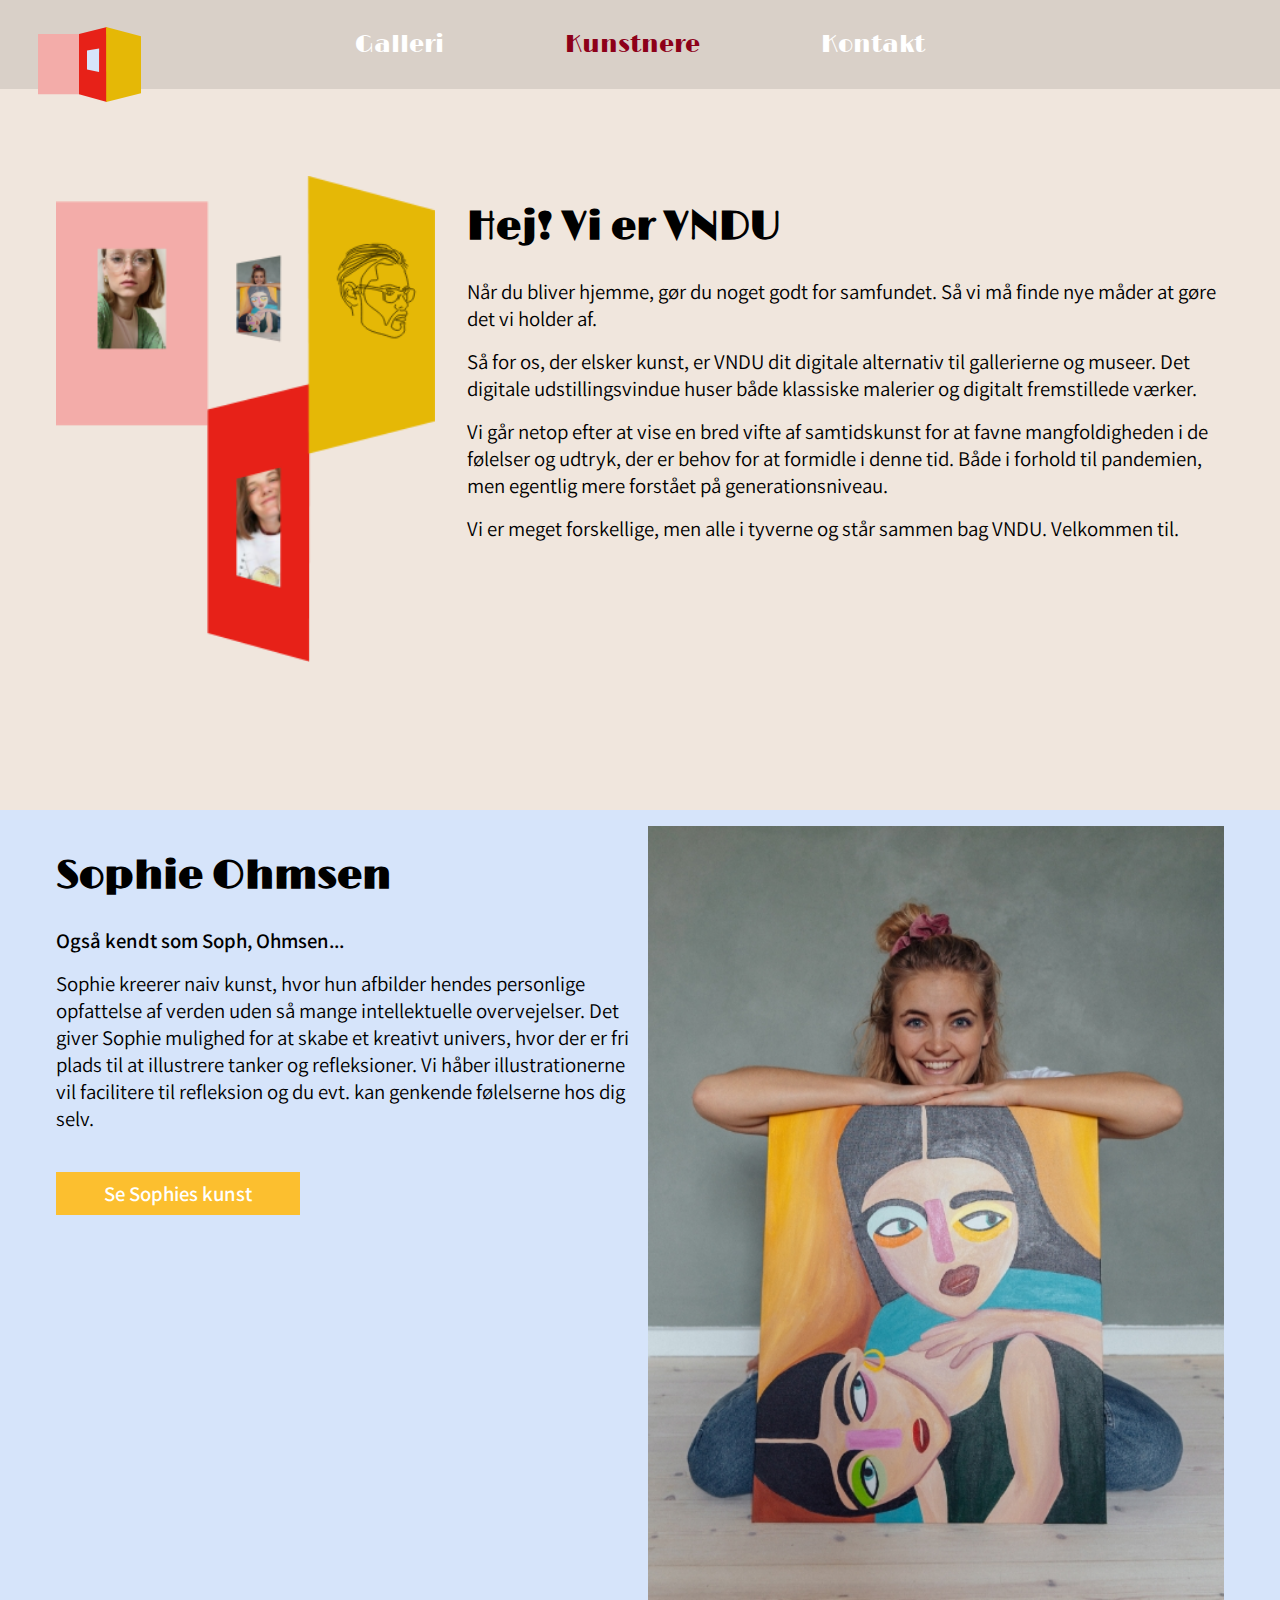
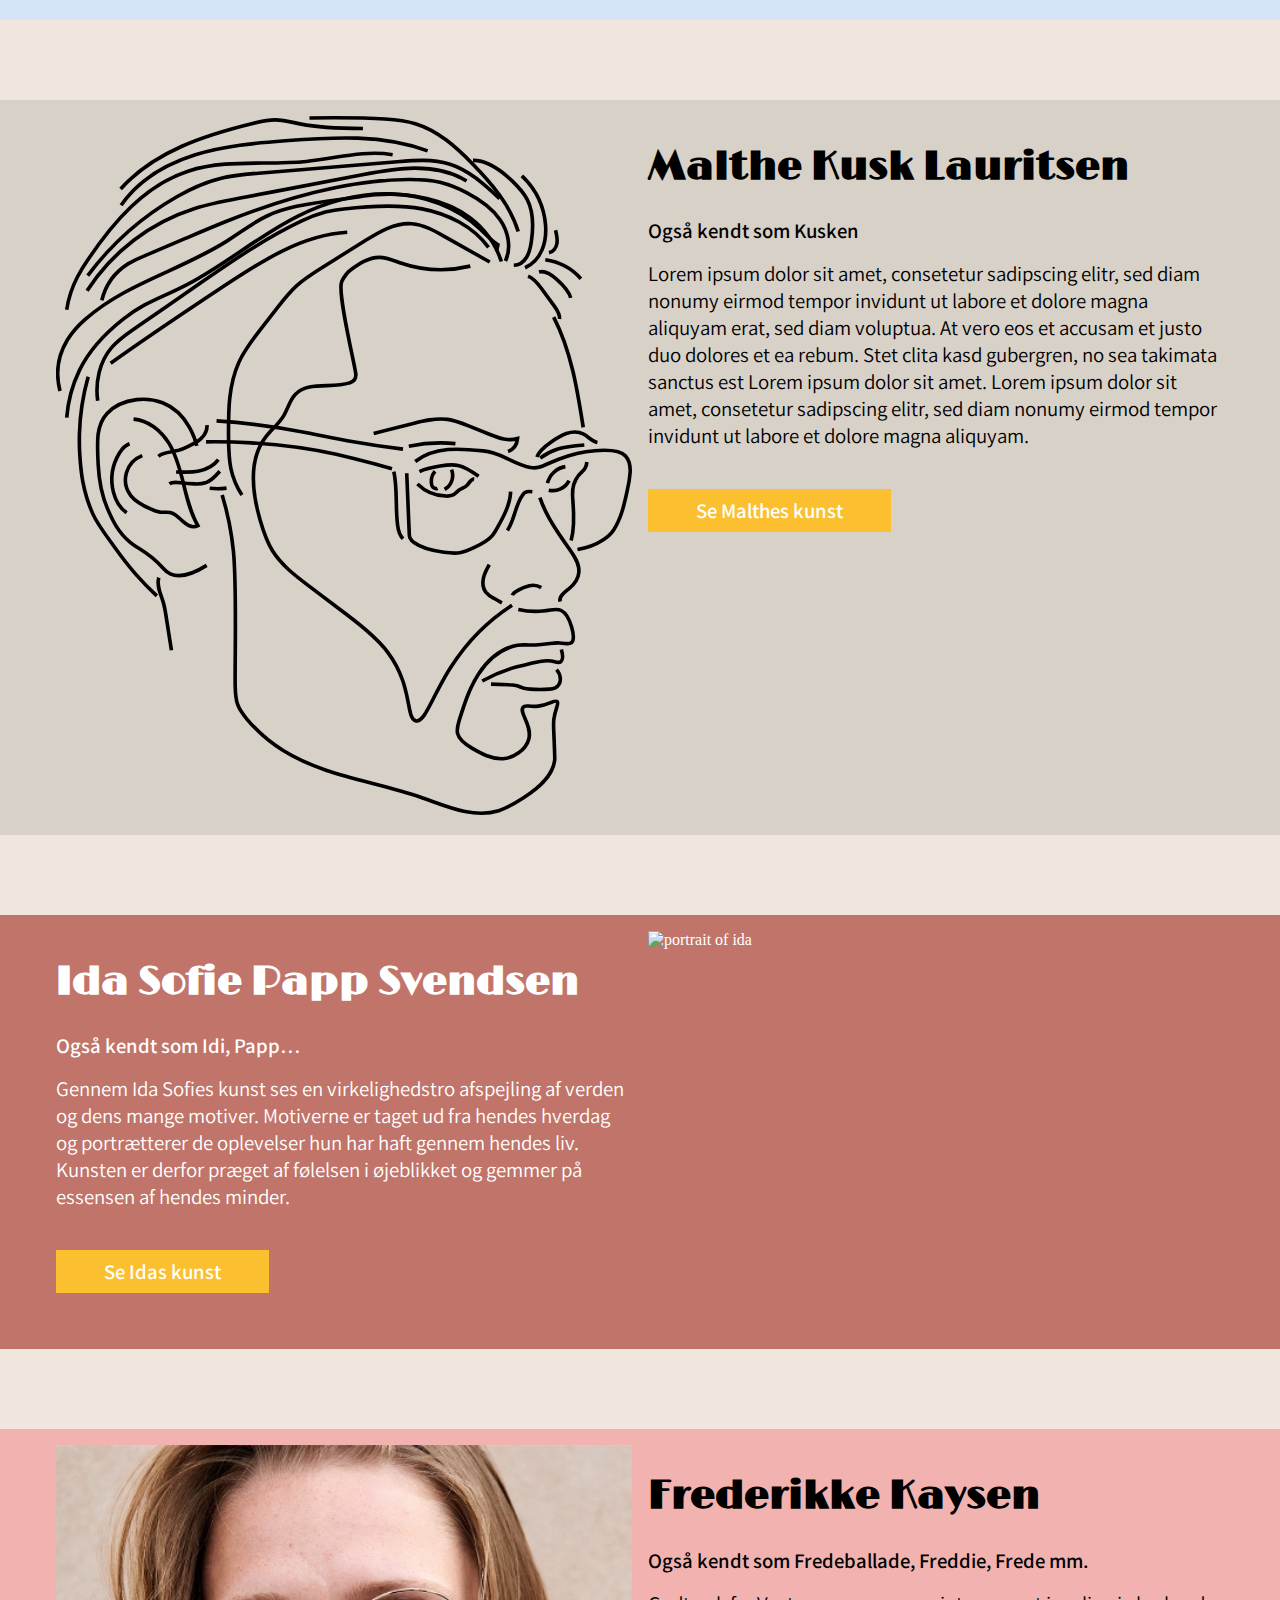
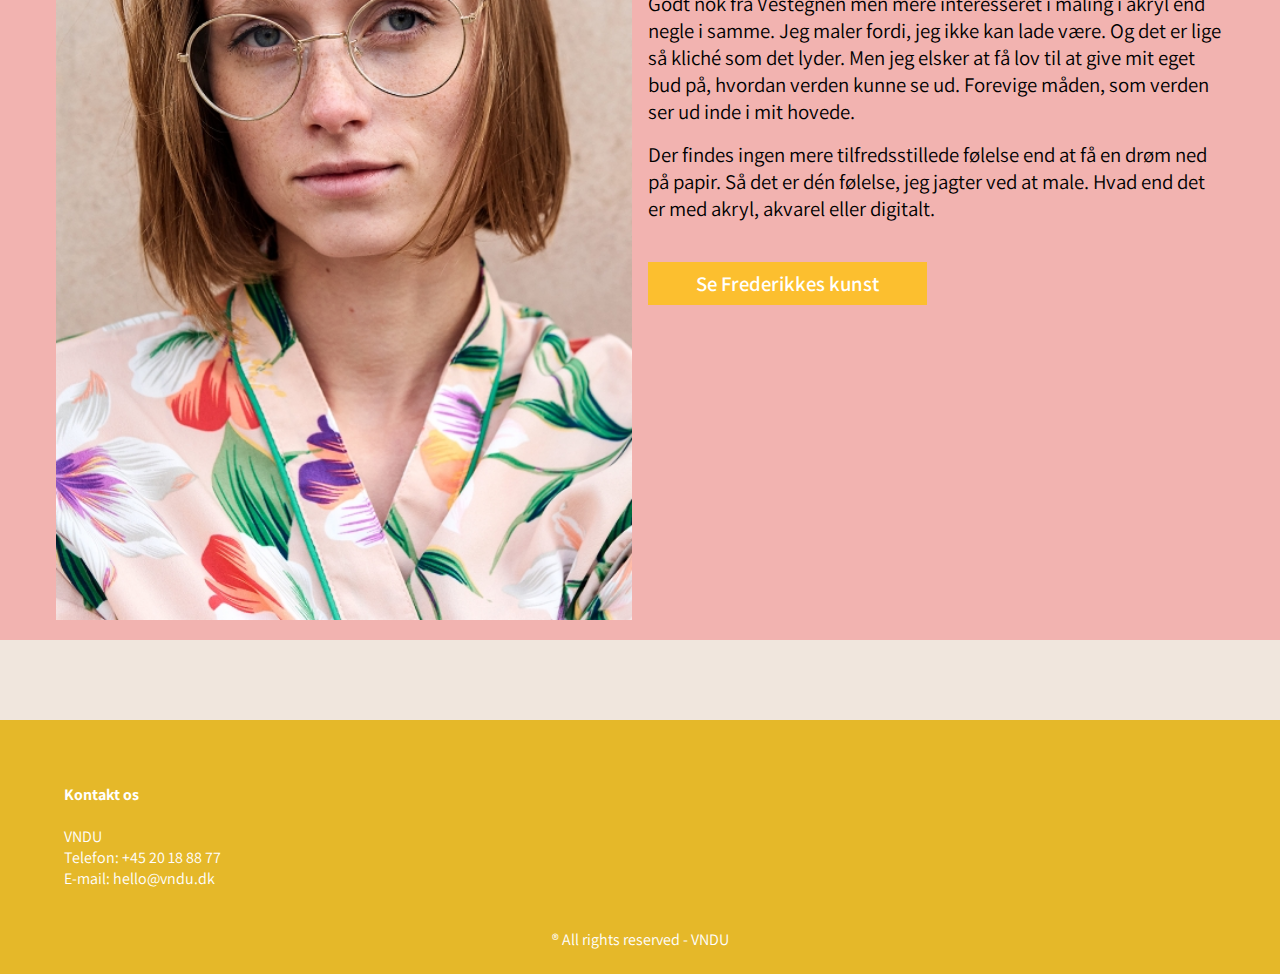
==== commit 3529b84c: "meta descriptions for lighthouse seo" ====
--- a/about.html
+++ b/about.html
@@ -4,6 +4,7 @@
 <head>
     <meta charset="utf-8">
     <meta name="viewport" content="width=device-width, initial-scale=1.0">
+    <meta name="description" content="Lær mere om hovederne, mundene og øjnene bag VNDU. Fordyb dig i kunsternes verden og tjek deres gallerier ud.">
     <title>Kunstnere</title>
     <link rel="stylesheet" href="styles/mutual.css">
     <link rel="stylesheet" href="styles/about.css">
@@ -20,6 +21,7 @@
     <header>
         <nav id="global">
             <div id="menuknap_wrapper">
+                <!--Burgermenuen som vises på mibiludgaven-->
                 <div id="menuknap">
                     <div class="bar1"></div>
                     <div class="bar2"></div>
@@ -27,6 +29,7 @@
                 </div>
                 <a href="index.html" id="logo_menu"><img src="img/logo.svg" alt="logo"></a>
             </div>
+            <!--Menuens tre punkter-->
             <ul id="oversigt" class="hidden" class="slide">
                 <li><a href="gallery.html">Galleri</a></li>
                 <li><a href="about.html" class="current">Kunstnere</a></li>
--- a/styles/mutual.css
+++ b/styles/mutual.css
@@ -0,0 +1,387 @@
+/*------------------essentials------------------*/
+
+* {
+    box-sizing: border-box;
+}
+
+img {
+    width: 100%;
+}
+
+section {
+    max-width: 1200px;
+    margin: 5rem auto;
+    padding: 1rem;
+}
+
+body {
+    background-color: #F0E6DD;
+    margin: 0;
+}
+
+html {
+    scroll-behavior: smooth;
+}
+
+h1 {
+    font-family: 'Limelight', sans-serif;
+}
+
+@media (min-width:650px) {
+    h1 {
+        font-size: 2.5rem;
+    }
+}
+
+/*------------------utility------------------*/
+
+.none {
+    display: none;
+}
+
+/*------------------header------------------*/
+
+/*menu fane og dens design på mobiludgaven global*/
+
+header {
+    background-color: #D9D0C8;
+    height: 80px;
+}
+
+.hidden {
+    opacity: 0;
+    z-index: -10;
+}
+
+#menuknap_wrapper {
+    display: flex;
+    justify-content: space-between;
+    padding: 2vh 2vh;
+}
+
+
+#menuknap {
+    display: inline-block;
+    cursor: pointer;
+}
+
+#oversigt {
+    list-style-type: none;
+    display: block;
+    padding: 20px 0px;
+    margin: 0px;
+    position: absolute;
+    background-color: #D9D0C8;
+    width: 100%;
+    z-index: 1;
+}
+
+/*slide animation til burgermenuen*/
+
+.slide {
+    animation-name: slide_kf;
+    animation-duration: 1s;
+    animation-iteration-count: 1;
+    animation-fill-mode: both;
+    animation-direction: alternate;
+}
+
+@keyframes slide_kf {
+    0% {
+        transform: translateX(-60vw);
+    }
+
+    100% {
+        transform: translateX(0vw);
+    }
+}
+
+
+li a {
+    border: none;
+    text-decoration: none;
+    display: inline-block;
+    transition-duration: 0.4s;
+    cursor: pointer;
+    background-color: #D9D0C8;
+    color: white;
+    font-family: 'Limelight', sans-serif;
+    font-size: 1.5rem;
+    border: none;
+    margin: 20px;
+}
+
+li a:hover {
+    color: #8d0019;
+}
+
+
+/*    menuen */
+#oversigt {
+    padding: 65px 0px;
+}
+
+/*textfarve til den nuværende tab i headerens navigation*/
+.current {
+    color: #8d0019;
+}
+
+
+/* ------- burgermenu icon hvordan den går over i x -----------*/
+.bar1,
+.bar2,
+.bar3 {
+    width: 34px;
+    height: 5px;
+    background-color: #f5faff;
+    margin: 6px 20px;
+    transition: 0.4s;
+}
+
+.change .bar1 {
+    -webkit-transform: rotate(-45deg) translate(-9px, 6px);
+    transform: rotate(-45deg) translate(-9px, 6px);
+}
+
+.change .bar2 {
+    opacity: 0;
+}
+
+.change .bar3 {
+    -webkit-transform: rotate(45deg) translate(-8px, -8px);
+    transform: rotate(45deg) translate(-8px, -8px);
+}
+
+
+#logo_menu {
+    display: inline-block;
+    position: absolute;
+    width: 6rem;
+    left: 50%;
+    transform: translateX(-50%);
+    top: 4%;
+    z-index: 20;
+}
+
+@media (min-width:650px) {
+    #oversigt {
+        padding: 20px 0px;
+    }
+
+    #logo_menu {
+        width: 7rem;
+        left: 3%;
+        top: 30%;
+        transform: translateX(0%);
+    }
+}
+
+/*------------brugermanu og nav global------------*/
+
+@media (min-width:650px) {
+
+    #global {
+        display: flex;
+        position: fixed;
+        flex-direction: row;
+        justify-content: center;
+        padding: 0px 0px;
+        width: 100vw;
+        z-index: 1
+    }
+
+    #menuknap_wrapper {
+        padding: 0vh 0vh;
+    }
+
+    #menuknap {
+        display: none;
+    }
+
+    #oversigt.hidden {
+        opacity: 1;
+        z-index: 10;
+    }
+
+    #oversigt li {
+        display: inline-block;
+        margin-bottom: 0;
+        margin-top: 0px;
+        margin: 0% 3%;
+    }
+
+    li a {
+        margin: 10px 20px;
+    }
+
+    #oversigt {
+        position: relative;
+        text-align: center;
+    }
+
+    #logo_menu {
+        width: 8%;
+        left: 3%;
+        top: 30%;
+    }
+}
+
+/*------------------footer------------------*/
+
+footer {
+    background-color: #E5B829;
+    color: white;
+    padding: 1.5rem;
+    margin-top: 4rem;
+}
+
+footer h4 {
+    font-family: 'Assistant';
+    font-weight: 700;
+    margin-top: 0;
+}
+
+footer p {
+    font-family: 'Assistant';
+    margin: 0;
+}
+
+footer i {
+    cursor: pointer;
+}
+
+footer .left {
+    margin-bottom: 2.5rem;
+}
+
+footer .right {
+    font-size: 2.5rem;
+    margin-bottom: 2.5rem;
+    text-align: center;
+}
+
+.footer_bottom {
+    text-align: center;
+}
+
+footer .fab {
+    margin: 1rem;
+    align-self: center;
+}
+
+footer a {
+    text-decoration: none;
+    color: white;
+    position: relative;
+}
+
+/*animation til kontaktlinksne i footeren*/
+
+footer a.kontaktlink::before {
+    content: "";
+    position: absolute;
+    width: 100%;
+    height: 1px;
+    bottom: 0;
+    left: 0;
+    background-color: #8d0019;
+    visibility: hidden;
+    transform: scaleX(0);
+    transition: all 0.3s ease-in-out 0s;
+}
+
+footer a.kontaktlink:hover::before {
+    visibility: visible;
+    transform: scaleX(1);
+}
+
+footer a.kontaktlink:hover {
+    color: #8d0019;
+}
+
+footer a.kontaktlink:active {
+    color: #8d0019;
+}
+
+/*organisering af footers indhold på tablet og desktop*/
+
+@media (min-width:650px) {
+    .footer_top {
+        display: flex;
+        flex-direction: row;
+        justify-content: space-between;
+        padding: 2.5rem;
+    }
+
+    footer .left,
+    footer .right {
+        margin-bottom: 0;
+    }
+
+    footer .right {
+        display: flex;
+    }
+}
+
+/*------------------knapper------------------*/
+
+/*effekter på knapperne med malingsbaggrunden*/
+
+#gallery_button:hover,
+#form_button:hover {
+    animation: screenshot_scale 0.2s infinite;
+    animation-timing-function: linear;
+    animation-iteration-count: 1;
+    animation-fill-mode: both;
+}
+
+/*hover-effekt til de almindelig mindre knapper*/
+
+.read_more:hover {
+    background: #F3ACA9 !important;
+    border-color: #F3ACA9 !important;
+    animation: screenshot_scale 0.2s infinite;
+    animation-timing-function: linear;
+    animation-iteration-count: 1;
+    animation-fill-mode: both;
+}
+
+
+@keyframes screenshot_scale {
+    0% {
+        transform: scale(1);
+    }
+
+    100% {
+        transform: scale(1.03);
+    }
+}
+
+/*design og stilering af de almindelig knapper samt deres hover-effekter*/
+
+.tilbage_knap {
+    font-family: 'Assistant', sans-serif;
+    font-size: 1.5rem;
+    font-weight: 600;
+    background: #FCBF2F;
+    color: white;
+    padding: 1rem;
+    text-align: center;
+    border: 2px solid #FCBF2F;
+    margin-top: 1rem;
+    cursor: pointer;
+    text-decoration: none;
+}
+
+.tilbage_knap:hover {
+    background: #F3ACA9 !important;
+    border-color: #F3ACA9 !important;
+    animation: screenshot_scale 0.2s infinite;
+    animation-timing-function: linear;
+    animation-iteration-count: 1;
+    animation-fill-mode: both;
+}
+
+.tilbage_container {
+    margin-top: 3rem;
+}
--- a/styles/about.css
+++ b/styles/about.css
@@ -0,0 +1,146 @@
+/*------------------about------------------*/
+
+#section_about p,
+#section_artists p {
+    font-family: 'Assistant', sans-serif;
+    margin: 1rem 0;
+}
+
+.name_small p,
+.name_large p {
+    font-weight: 600;
+}
+
+/*skjul af titlens desktopversion*/
+
+#title_large {
+    display: none;
+}
+
+#about_grid div:nth-child(1) {
+    margin-bottom: 3rem;
+}
+
+#section_artists {
+    max-width: none;
+    padding: 0;
+}
+
+.name_large {
+    display: none;
+}
+
+.button_artist {
+    cursor: pointer;
+}
+
+.grid_text div:last-child {
+    text-align: center;
+    margin: 3rem auto;
+}
+
+.grid_text a {
+    font-family: 'Assistant';
+    font-size: 1.3rem;
+    font-weight: 600;
+    color: white;
+    background-color: #FCBF2F;
+    padding: 0.5rem 3rem;
+}
+
+/*stilering af kolonnerne*/
+
+.grid_right,
+.grid_left {
+    grid-gap: 1rem;
+    grid-auto-flow: column;
+}
+
+.grid_right .grid_text {
+    grid-column: 1;
+}
+
+.grid_right .grid_img {
+    grid-column: 2;
+}
+
+/*baggrundsfarve til de 4 undersektioner*/
+
+#wrapper_blue {
+    margin: 0 auto;
+    background-color: #D6E4FA;
+}
+
+#wrapper_beige {
+    margin: 0 auto;
+    background-color: #D8D1C8;
+}
+
+#wrapper_red {
+    margin: 0 auto;
+    background-color: #C17469;
+    color: white;
+}
+
+#wrapper_pink {
+    margin: 0 auto;
+    background-color: #F2B3B0;
+}
+
+@media (min-width:650px) {
+    #about_grid {
+        display: grid;
+        grid-template-columns: 9fr 11fr;
+        grid-gap: 2rem;
+    }
+
+    #section_about p,
+    #section_artists p {
+        font-size: 1.3rem;
+    }
+
+    /*omvendelse af display-attributen for hhv. mobil/tablet- og desktopversionen*/
+
+    .name_small {
+        display: none;
+    }
+
+    .name_large {
+        display: block;
+    }
+
+    /*definition af grid for tablet- og desktopversion*/
+
+    .grid_right {
+        display: grid;
+        grid-template-columns: 1fr 1fr;
+    }
+
+    .grid_left {
+        display: grid;
+        grid-template-columns: 1fr 1fr;
+    }
+
+    .grid_text div:last-child {
+        text-align: left;
+    }
+}
+
+@media (min-width: 950px) {
+
+    /*definition af grid for landingens kolonner*/
+
+    #about_grid {
+        grid-template-columns: 1fr 2fr;
+    }
+
+    /*omvendelse af den synlige titel på landing*/
+
+    #title_small {
+        display: none;
+    }
+
+    #title_large {
+        display: block;
+    }
+}
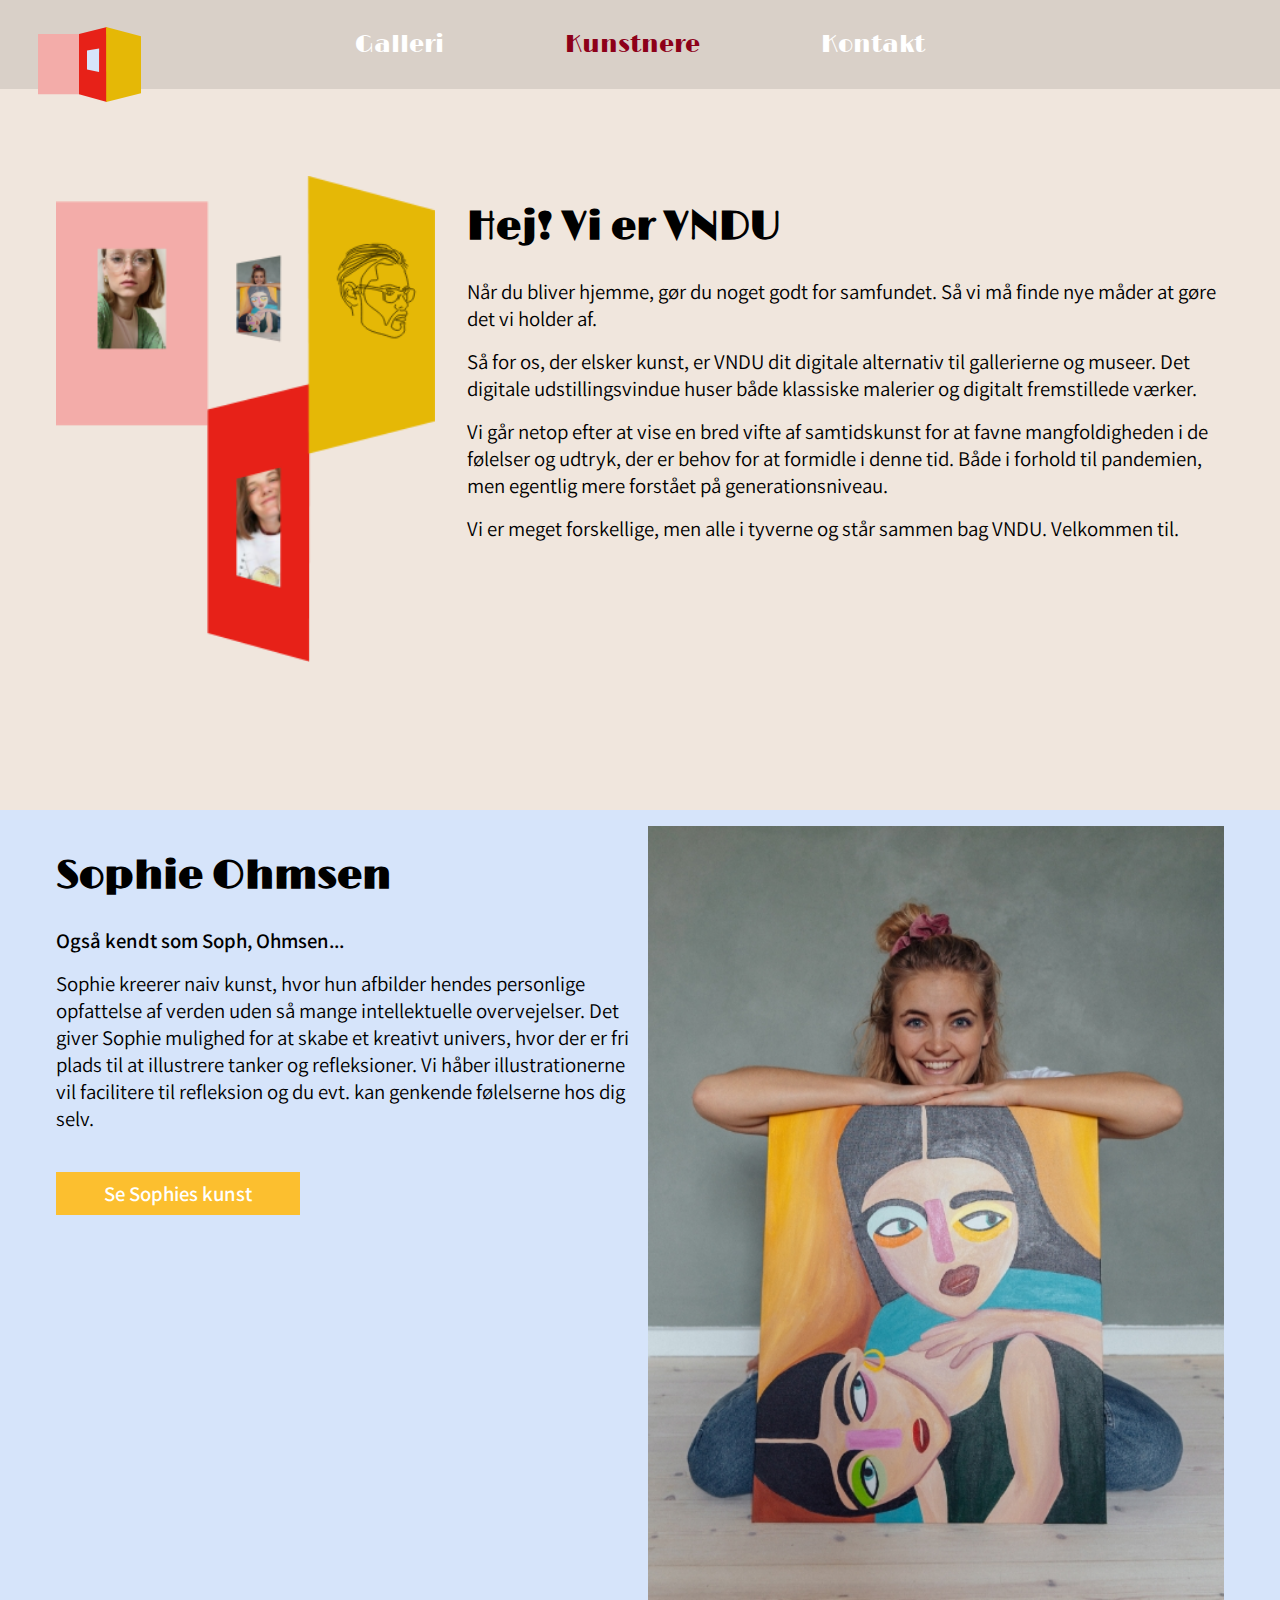
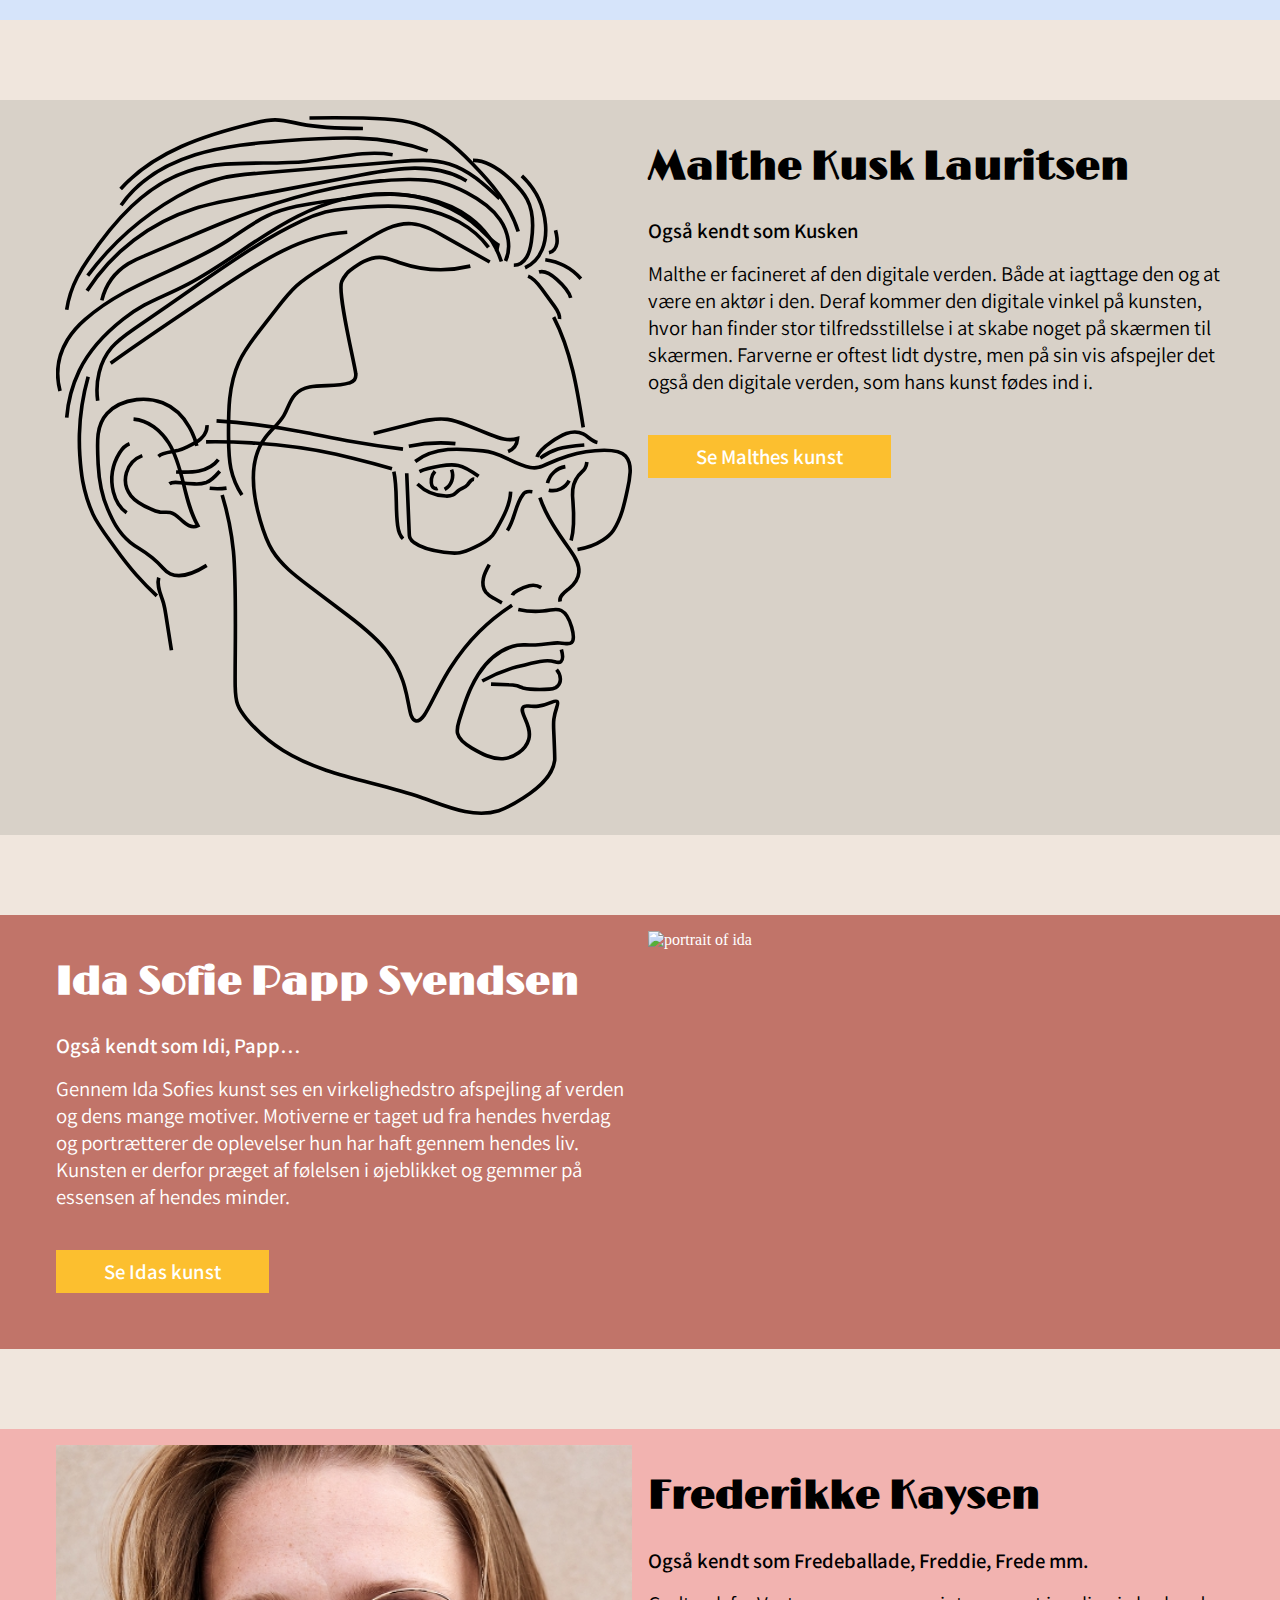
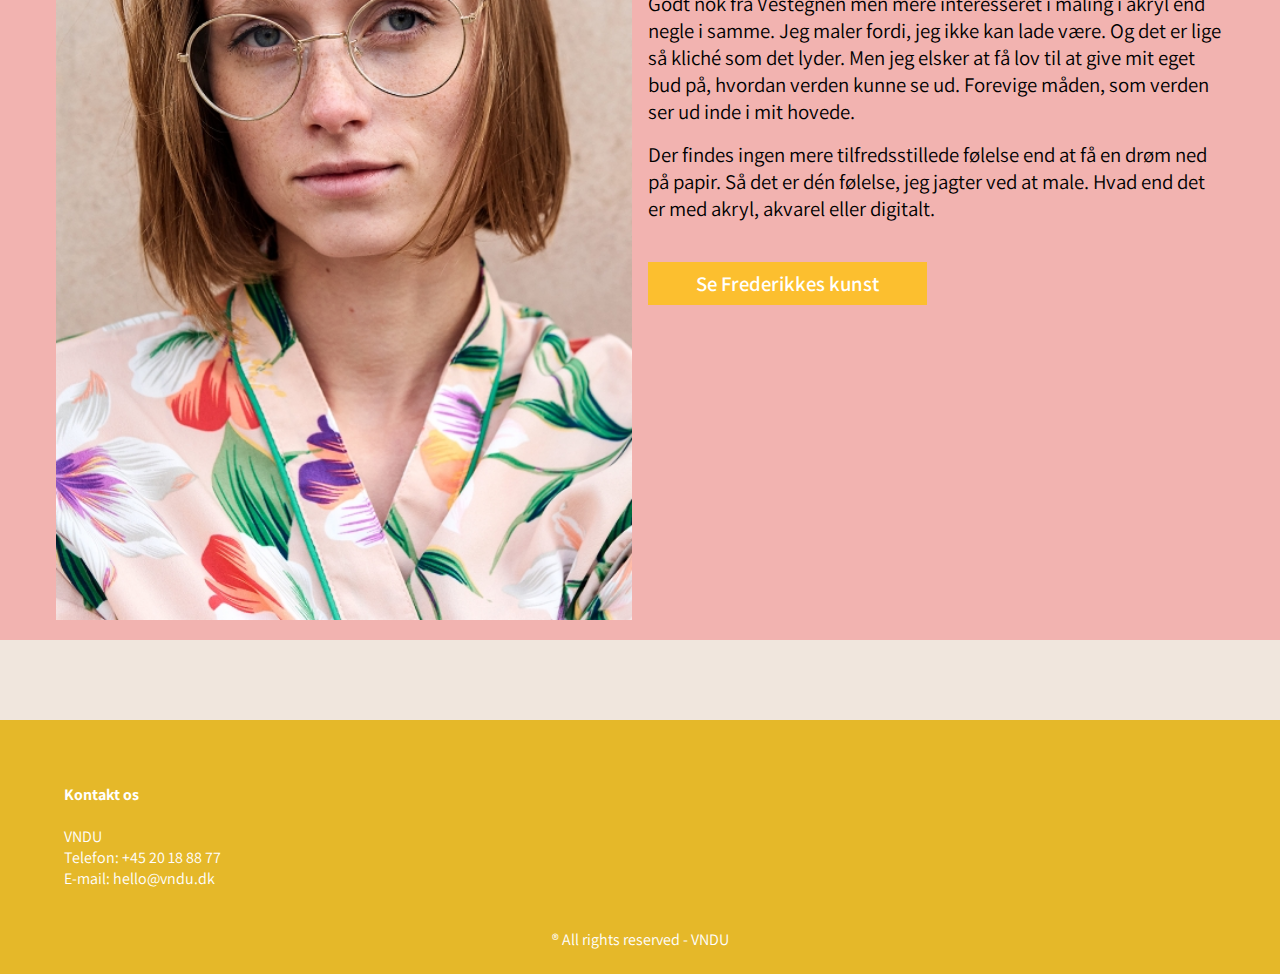
==== commit c489fe48: "Malthes kunst" ====
--- a/about.html
+++ b/about.html
@@ -90,7 +90,7 @@
                                 <h1>Malthe Kusk Lauritsen</h1>
                                 <p>Også kendt som Kusken</p>
                             </div>
-                            <p>Lorem ipsum dolor sit amet, consetetur sadipscing elitr, sed diam nonumy eirmod tempor invidunt ut labore et dolore magna aliquyam erat, sed diam voluptua. At vero eos et accusam et justo duo dolores et ea rebum. Stet clita kasd gubergren, no sea takimata sanctus est Lorem ipsum dolor sit amet. Lorem ipsum dolor sit amet, consetetur sadipscing elitr, sed diam nonumy eirmod tempor invidunt ut labore et dolore magna aliquyam.</p>
+                            <p>Malthe er facineret af den digitale verden. Både at iagttage den og at være en aktør i den. Deraf kommer den digitale vinkel på kunsten, hvor han finder stor tilfredsstillelse i at skabe noget på skærmen til skærmen. Farverne er oftest lidt dystre, men på sin vis afspejler det også den digitale verden, som hans kunst fødes ind i. </p>
                             <div class="button_artist">
                                 <a>Se Malthes kunst</a>
                             </div>
